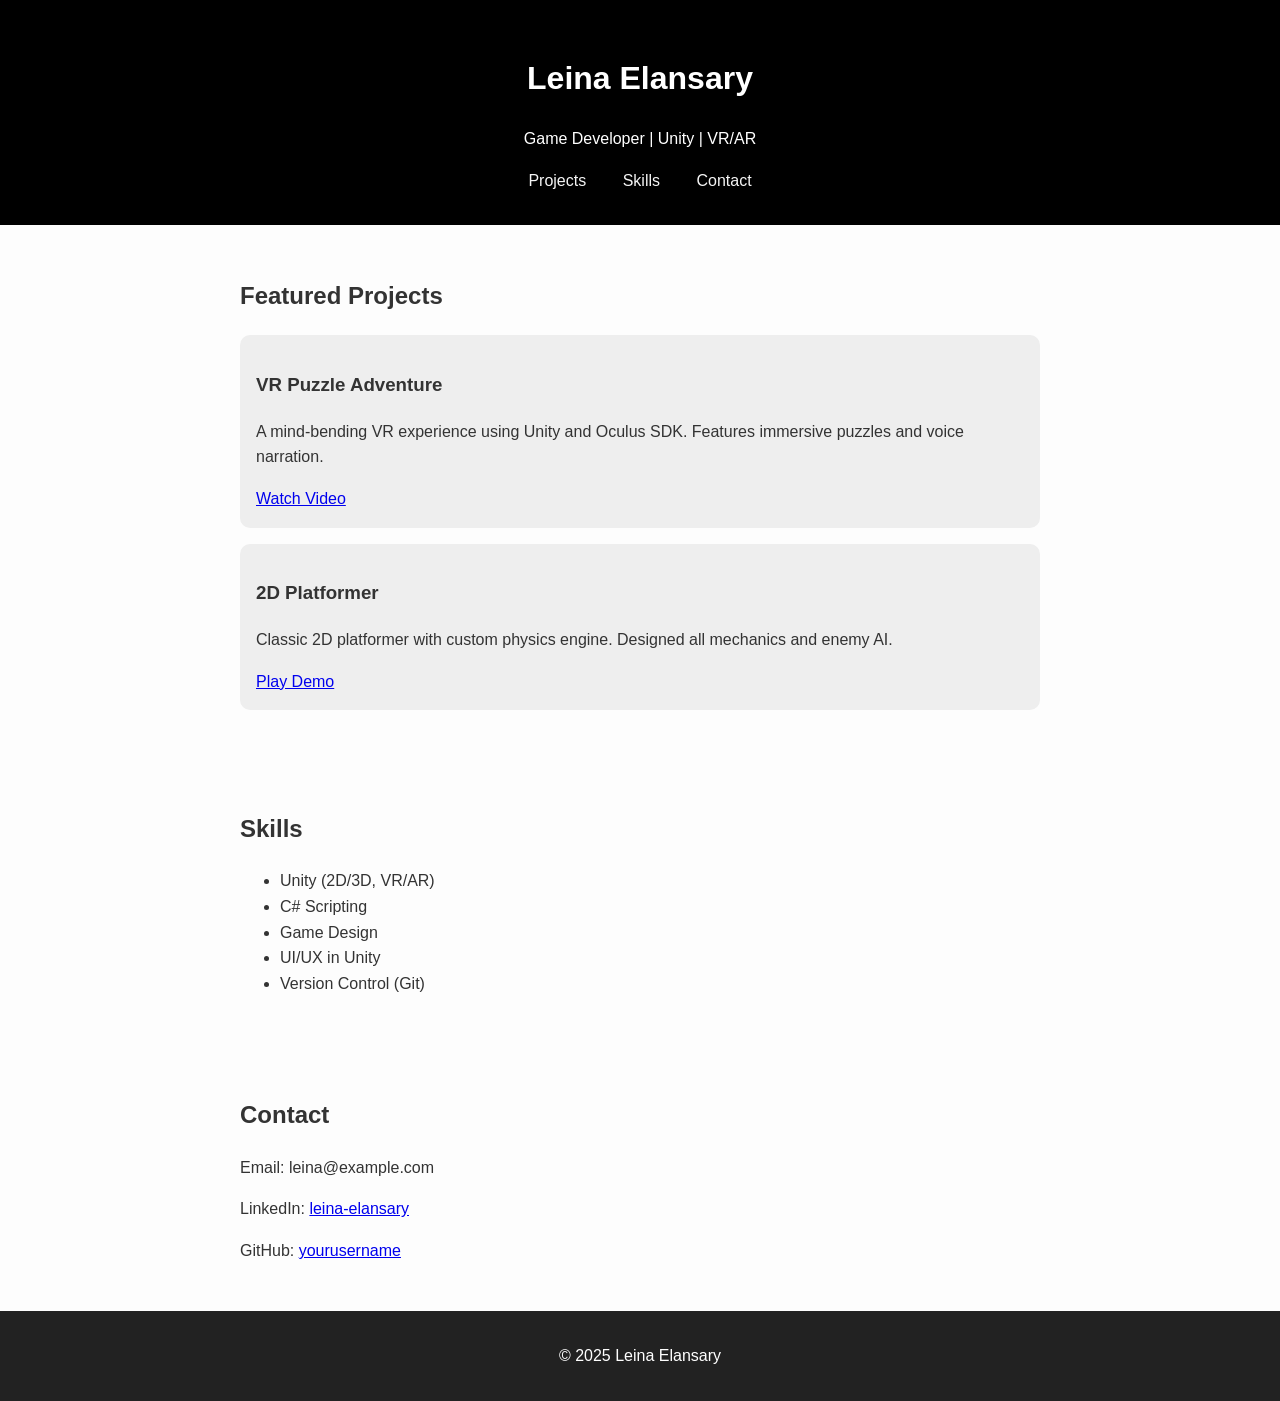
==== index.html @ 2c07a99c "Adding the base of  static portfolio TO START BUILDING on it Adding the base of  static portfolio" ====
﻿<!DOCTYPE html>
<html lang="en">
<head>
    <meta charset="UTF-8" />
    <meta name="viewport" content="width=device-width, initial-scale=1.0" />
    <title>Leina Elansary | Game Developer</title>
    <link rel="stylesheet" href="style.css" />
</head>
<body>
    <header>
        <h1>Leina Elansary</h1>
        <p>Game Developer | Unity | VR/AR</p>
        <nav>
            <a href="#projects">Projects</a>
            <a href="#skills">Skills</a>
            <a href="#contact">Contact</a>
        </nav>
    </header>

    <section id="projects">
        <h2>Featured Projects</h2>

        <div class="project">
            <h3>VR Puzzle Adventure</h3>
            <p>A mind-bending VR experience using Unity and Oculus SDK. Features immersive puzzles and voice narration.</p>
            <a href="#">Watch Video</a>
        </div>

        <div class="project">
            <h3>2D Platformer</h3>
            <p>Classic 2D platformer with custom physics engine. Designed all mechanics and enemy AI.</p>
            <a href="#">Play Demo</a>
        </div>
    </section>

    <section id="skills">
        <h2>Skills</h2>
        <ul>
            <li>Unity (2D/3D, VR/AR)</li>
            <li>C# Scripting</li>
            <li>Game Design</li>
            <li>UI/UX in Unity</li>
            <li>Version Control (Git)</li>
        </ul>
    </section>

    <section id="contact">
        <h2>Contact</h2>
        <p>Email: leina@example.com</p>
        <p>LinkedIn: <a href="https://www.linkedin.com/in/leina-elansary/">leina-elansary</a></p>
        <p>GitHub: <a href="https://github.com/yourusername">yourusername</a></p>
    </section>

    <footer>
        <p>© 2025 Leina Elansary</p>
    </footer>
</body>
</html>
---- style.css ----
﻿body {
    font-family: sans-serif;
    margin: 0;
    padding: 0;
    line-height: 1.6;
    background: #fdfdfd;
    color: #333;
}

header {
    background: #000;
    color: white;
    padding: 2rem 1rem;
    text-align: center;
}

    header nav a {
        margin: 0 1rem;
        color: #f5f5f5;
        text-decoration: none;
    }

section {
    padding: 2rem;
    max-width: 800px;
    margin: auto;
}

.project {
    background: #eee;
    padding: 1rem;
    margin-bottom: 1rem;
    border-radius: 10px;
}

footer {
    text-align: center;
    padding: 1rem;
    background: #222;
    color: white;
}
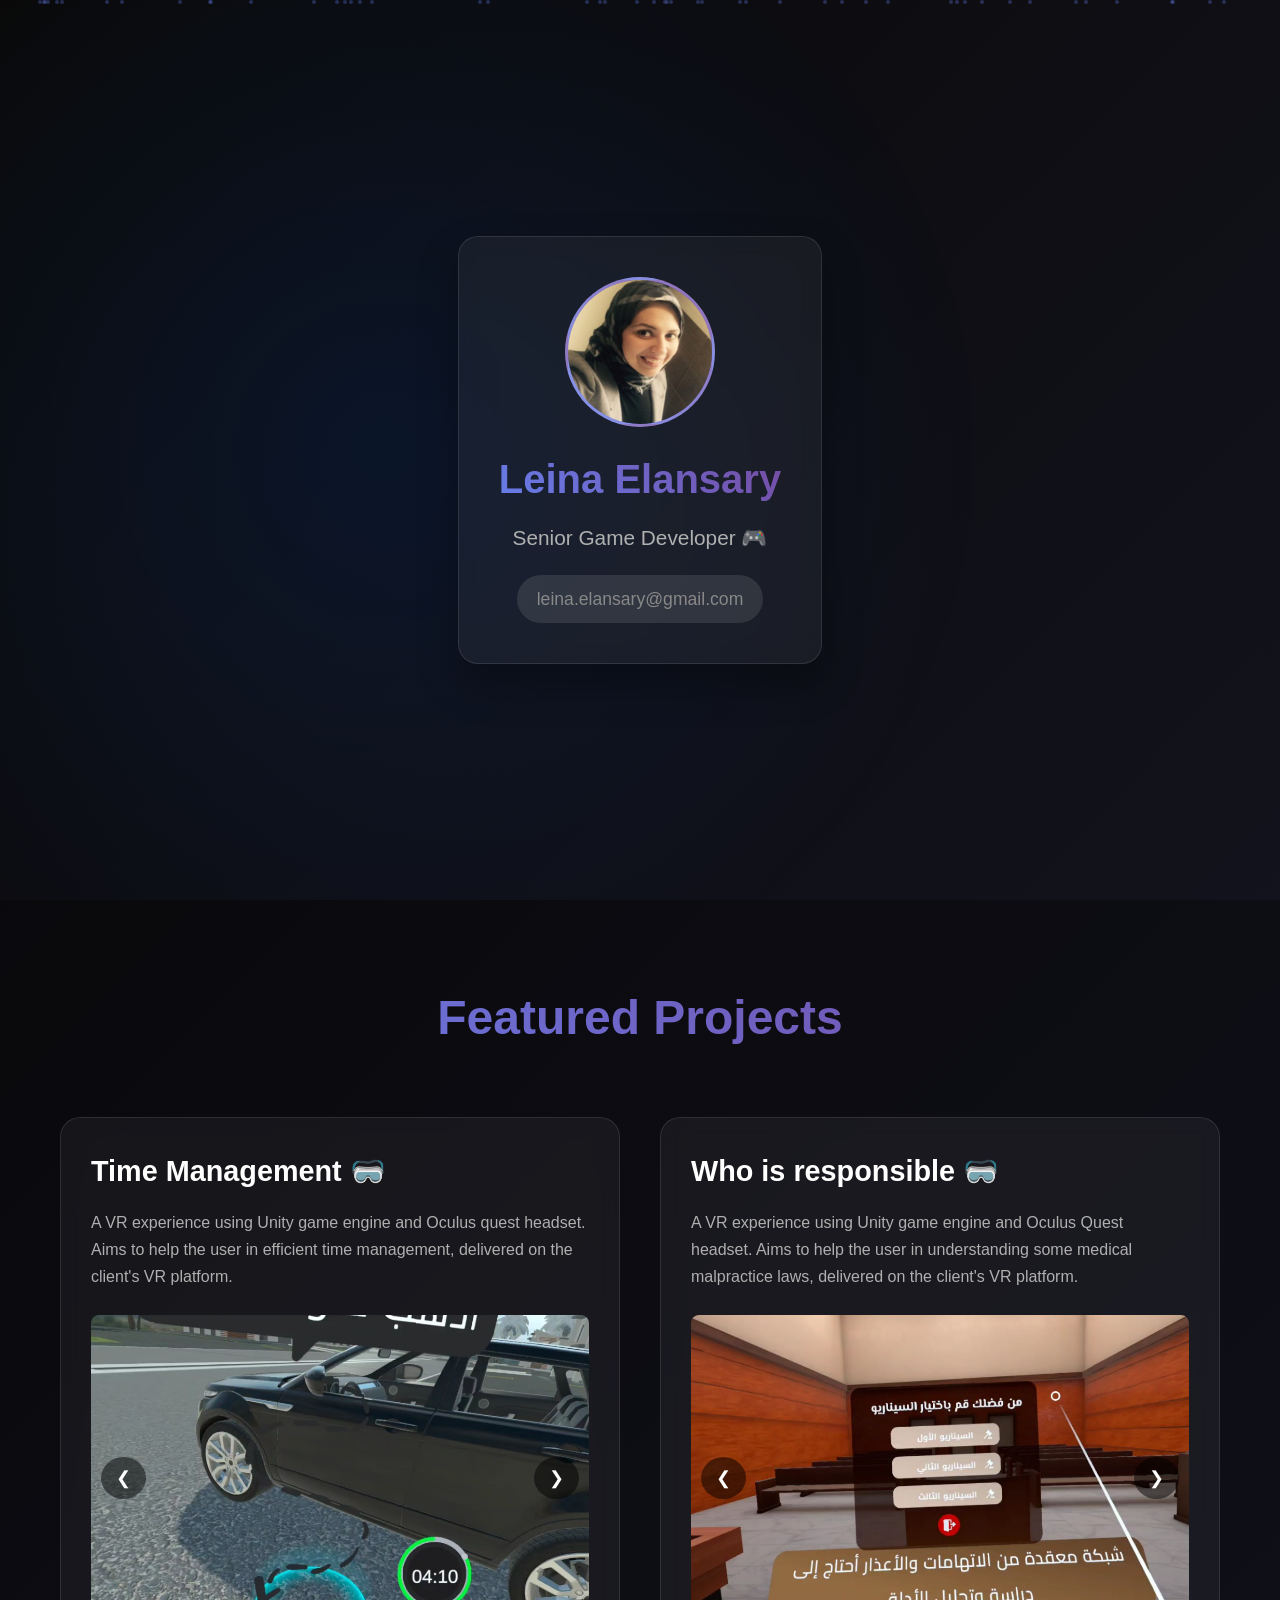
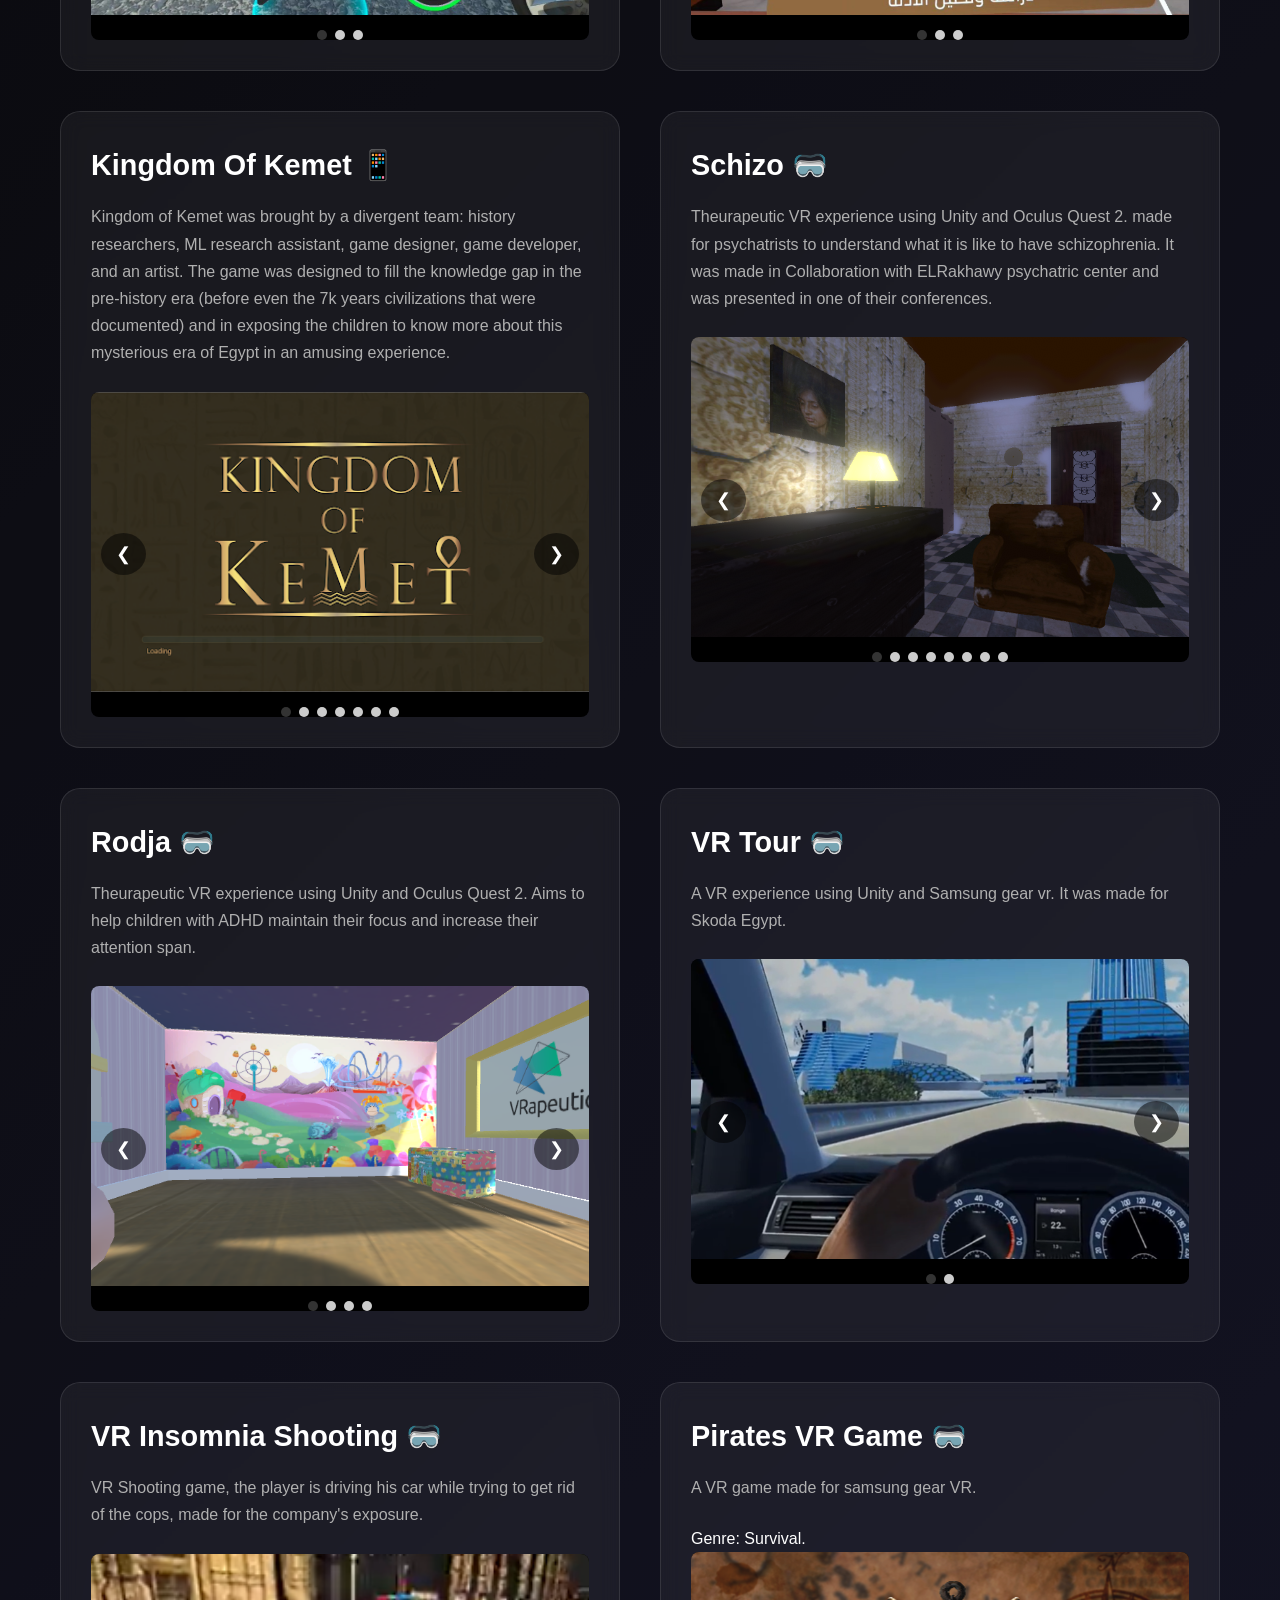
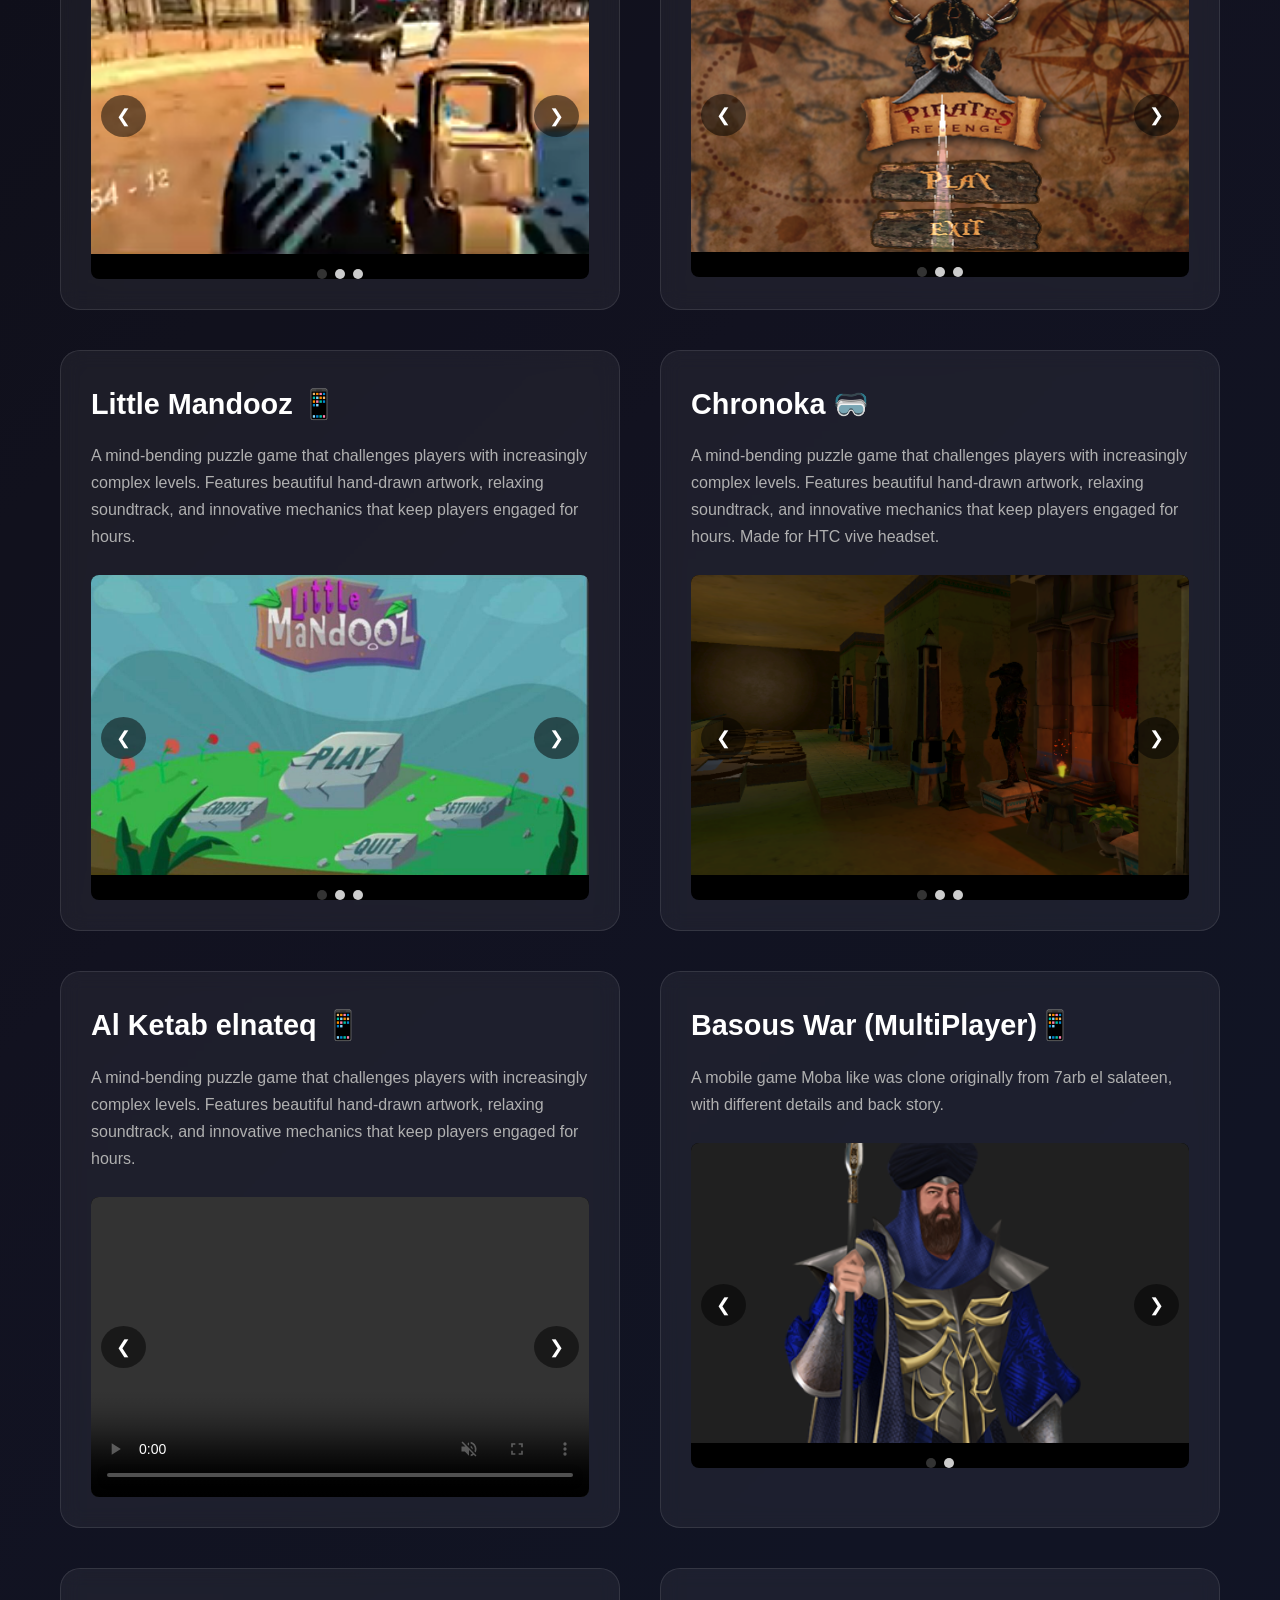
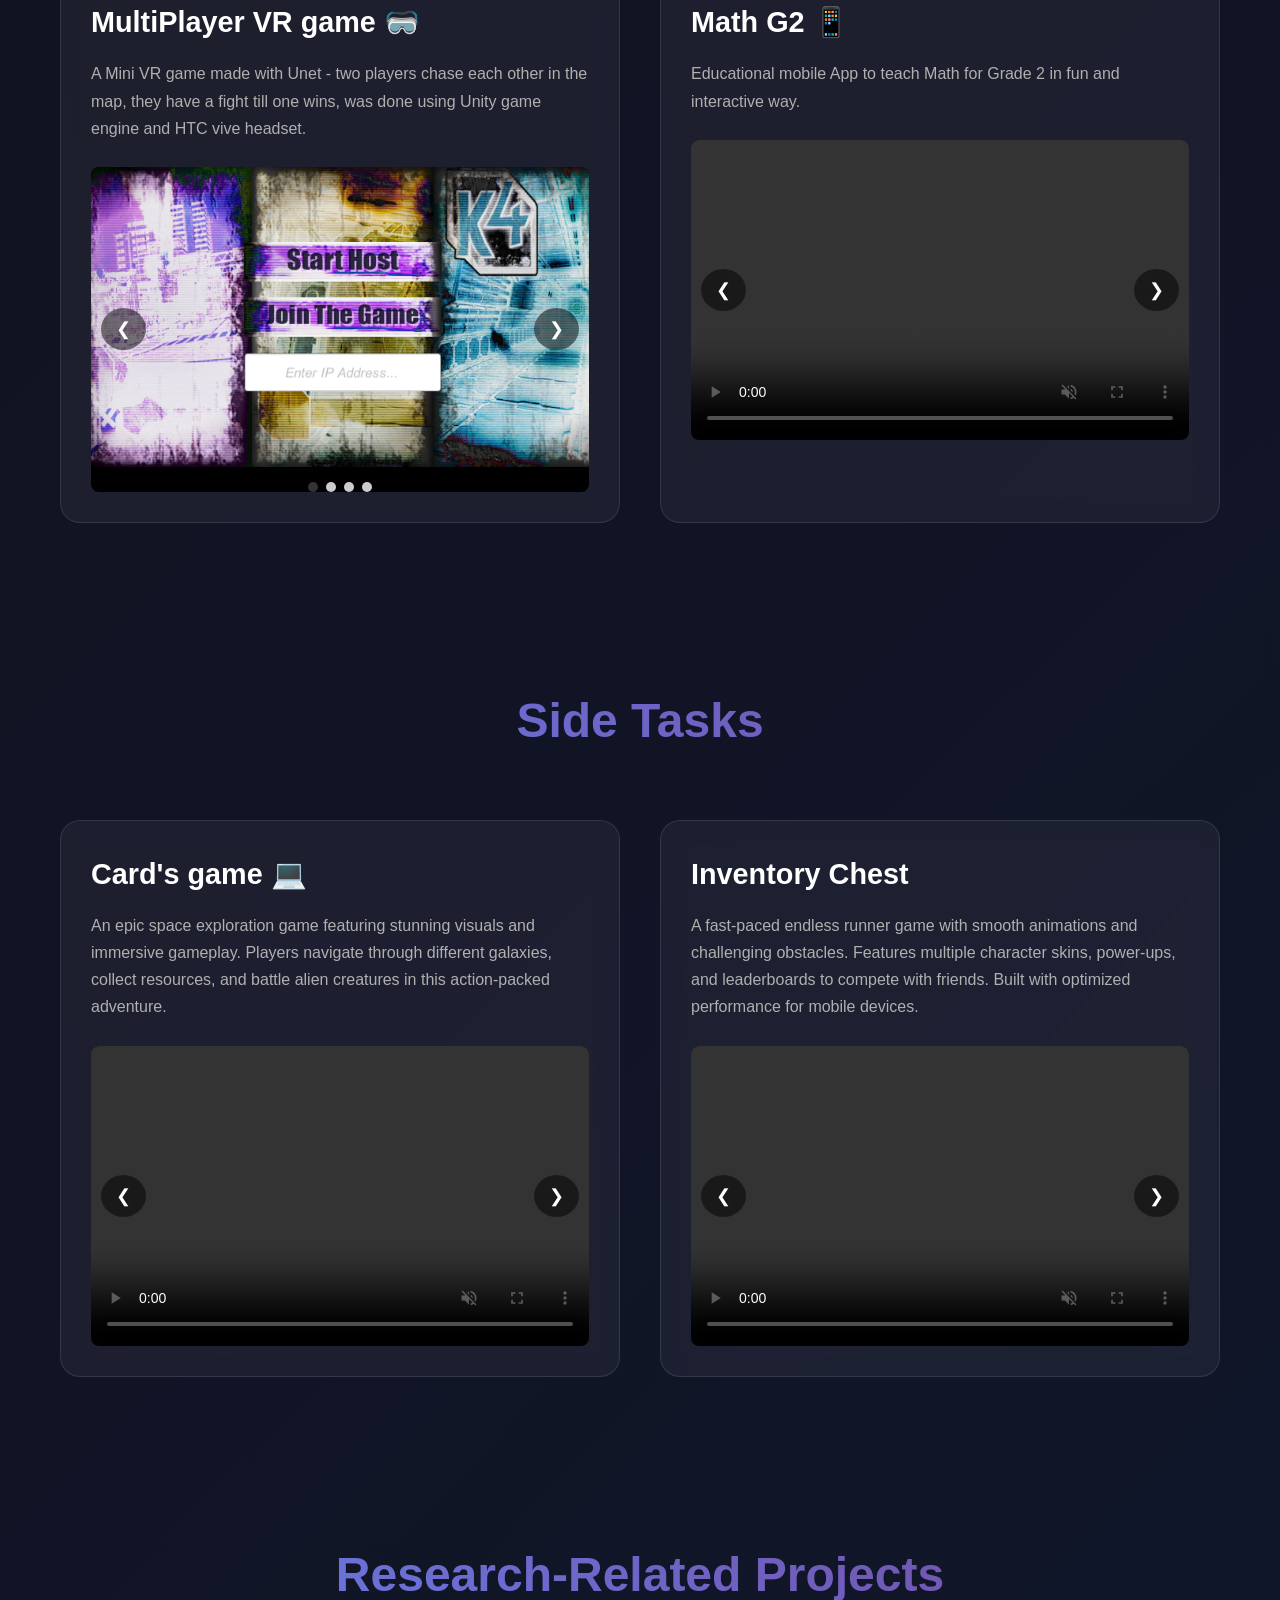
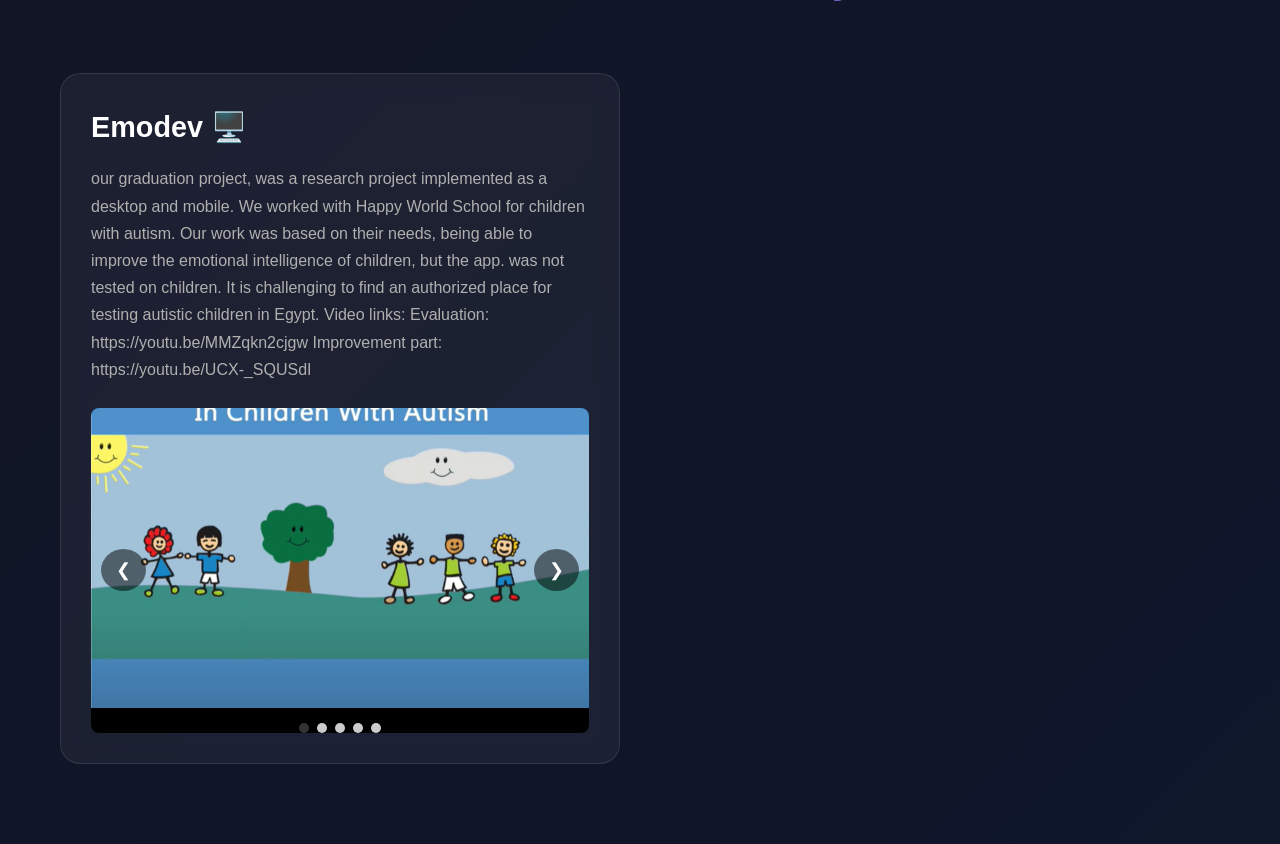
==== commit 993b95e1: "replacing the old index file with the new one and deleting the old css file" ====
--- a/index.html
+++ b/index.html
@@ -1,58 +1,1020 @@
-﻿<!DOCTYPE html>
+<!DOCTYPE html>
 <html lang="en">
 <head>
-    <meta charset="UTF-8" />
-    <meta name="viewport" content="width=device-width, initial-scale=1.0" />
-    <title>Leina Elansary | Game Developer</title>
-    <link rel="stylesheet" href="style.css" />
+    <meta charset="UTF-8">
+    <meta name="viewport" content="width=device-width, initial-scale=1.0">
+    <title>Leina Elansary - Game Developer</title>
+    <style>
+        * {
+            margin: 0;
+            padding: 0;
+            box-sizing: border-box;
+        }
+
+        body {
+            font-family: 'Arial', sans-serif;
+            background: linear-gradient(135deg, #0a0a0a 0%, #1a1a2e 50%, #16213e 100%);
+            color: #ffffff;
+            line-height: 1.6;
+            overflow-x: hidden;
+        }
+
+        .container {
+            max-width: 1200px;
+            margin: 0 auto;
+            padding: 0 20px;
+        }
+        /* Header Section */
+        .header {
+            min-height: 100vh;
+            display: flex;
+            align-items: center;
+            justify-content: center;
+            position: relative;
+            overflow: hidden;
+            transition: background-color 0.5s ease;
+            
+        }
+
+        .header::before {
+            content: '';
+            position: absolute;
+            top: 0;
+            left: 0;
+            right: 0;
+            bottom: 0;
+            background: radial-gradient(circle at 30% 50%, rgba(0, 100, 255, 0.1) 0%, transparent 60%);
+            z-index: 1;
+        }
+
+        .profile-card {
+            background: rgba(255, 255, 255, 0.05);
+            backdrop-filter: blur(10px);
+            border: 1px solid rgba(255, 255, 255, 0.1);
+            border-radius: 20px;
+            padding: 40px;
+            text-align: center;
+            max-width: 500px;
+            position: relative;
+            z-index: 2;
+            box-shadow: 0 20px 40px rgba(0, 0, 0, 0.3);
+        }
+
+        .profile-img {
+            width: 150px;
+            height: 150px;
+            border-radius: 50%;
+            margin: 0 auto 20px;
+            background: linear-gradient(45deg, #667eea 0%, #764ba2 100%);
+            display: flex;
+            align-items: center;
+            justify-content: center;
+            font-size: 60px;
+            color: white;
+            border: 3px solid rgba(255, 255, 255, 0.2);
+        }
+
+        .profile-name {
+            font-size: 2.5rem;
+            font-weight: bold;
+            margin-bottom: 10px;
+            background: linear-gradient(45deg, #667eea, #764ba2);
+            -webkit-background-clip: text;
+            -webkit-text-fill-color: transparent;
+            background-clip: text;
+        }
+
+        .profile-title {
+            font-size: 1.3rem;
+            color: #b0b0b0;
+            margin-bottom: 20px;
+        }
+
+        .profile-email {
+            font-size: 1.1rem;
+            color: #888;
+            text-decoration: none;
+            padding: 10px 20px;
+            background: rgba(255, 255, 255, 0.1);
+            border-radius: 25px;
+            display: inline-block;
+            transition: all 0.3s ease;
+        }
+
+        .profile-email:hover {
+            background: rgba(255, 255, 255, 0.2);
+            transform: translateY(-2px);
+        }
+
+        /* Projects Section */
+        .projects {
+            padding: 80px 0;
+            background: rgba(0, 0, 0, 0.3);
+        }
+
+        .section-title {
+            text-align: center;
+            font-size: 3rem;
+            margin-bottom: 60px;
+            background: linear-gradient(45deg, #667eea, #764ba2);
+            -webkit-background-clip: text;
+            -webkit-text-fill-color: transparent;
+            background-clip: text;
+        }
+
+        .projects-grid {
+            display: grid;
+            grid-template-columns: repeat(auto-fit, minmax(400px, 1fr));
+            gap: 40px;
+            margin-top: 40px;
+        }
+
+        .project-card {
+            background: rgba(255, 255, 255, 0.05);
+            backdrop-filter: blur(10px);
+            border: 1px solid rgba(255, 255, 255, 0.1);
+            border-radius: 20px;
+            padding: 30px;
+            position: relative;
+            overflow: hidden;
+            transition: transform 0.3s ease, box-shadow 0.3s ease;
+        }
+
+        .project-card:hover {
+            transform: translateY(-10px);
+            box-shadow: 0 30px 60px rgba(0, 0, 0, 0.4);
+        }
+
+        .project-title {
+            font-size: 1.8rem;
+            font-weight: bold;
+            margin-bottom: 15px;
+            color: #ffffff;
+        }
+
+        .project-description {
+            color: #b0b0b0;
+            margin-bottom: 25px;
+            line-height: 1.7;
+        }
+
+        .video-container {
+            position: relative;
+            height: 250px;
+            border-radius: 15px;
+            overflow: hidden;
+            background: #000;
+            margin-bottom: 20px;
+        }
+
+        .video-slider {
+            display: flex;
+            transition: transform 0.5s ease;
+            height: 100%;
+        }
+
+        .video-slide {
+            min-width: 100%;
+            height: 100%;
+            position: relative;
+        }
+
+        .video-placeholder {
+            width: 100%;
+            height: 100%;
+            background: linear-gradient(45deg, #1a1a2e, #16213e);
+            display: flex;
+            align-items: center;
+            justify-content: center;
+            color: #666;
+            font-size: 1.2rem;
+            position: relative;
+        }
+
+        .video-placeholder::after {
+            content: '▶';
+            position: absolute;
+            font-size: 3rem;
+            color: rgba(255, 255, 255, 0.7);
+        }
+
+        .video-controls {
+            display: flex;
+            justify-content: center;
+            gap: 10px;
+            margin-top: 15px;
+        }
+
+        .video-nav {
+            width: 12px;
+            height: 12px;
+            border-radius: 50%;
+            background: rgba(255, 255, 255, 0.3);
+            cursor: pointer;
+            transition: all 0.3s ease;
+        }
+
+        .video-nav.active {
+            background: #667eea;
+            transform: scale(1.2);
+        }
+
+        .prev-btn, .next-btn {
+            position: absolute;
+            top: 50%;
+            transform: translateY(-50%);
+            background: rgba(0, 0, 0, 0.5);
+            color: white;
+            border: none;
+            width: 40px;
+            height: 40px;
+            border-radius: 50%;
+            cursor: pointer;
+            font-size: 18px;
+            transition: all 0.3s ease;
+            z-index: 10;
+        }
+
+        .prev-btn {
+            left: 10px;
+        }
+
+        .next-btn {
+            right: 10px;
+        }
+
+        .prev-btn:hover, .next-btn:hover {
+            background: rgba(0, 0, 0, 0.7);
+            transform: translateY(-50%) scale(1.1);
+        }
+
+        /* Responsive Design */
+        @media (max-width: 768px) {
+            .profile-card {
+                padding: 30px 20px;
+                margin: 20px;
+            }
+
+            .profile-name {
+                font-size: 2rem;
+            }
+
+            .section-title {
+                font-size: 2.5rem;
+            }
+
+            .projects-grid {
+                grid-template-columns: 1fr;
+                gap: 30px;
+            }
+
+            .project-card {
+                padding: 25px;
+            }
+
+            .video-container {
+                height: 200px;
+            }
+        }
+
+        @media (max-width: 480px) {
+            .profile-img {
+                width: 120px;
+                height: 120px;
+                font-size: 50px;
+                /* Consistent mask for circular effect */
+                mask-image: radial-gradient(circle at center, black 50%, transparent 50%);
+                -webkit-mask-image: radial-gradient(circle at center, black 50%, transparent 50%);
+            }
+
+            .profile-name {
+                font-size: 1.8rem;
+            }
+
+            .profile-title {
+                font-size: 1.1rem;
+            }
+
+            .section-title {
+                font-size: 2rem;
+            }
+
+            .project-title {
+                font-size: 1.5rem;
+            }
+
+            .video-container {
+                height: 180px;
+            }
+        }
+
+        /* Smooth scrolling */
+        html {
+            scroll-behavior: smooth;
+        }
+
+        /* Floating particles animation */
+        .particles {
+            position: fixed;
+            top: 0;
+            left: 0;
+            width: 100%;
+            height: 100%;
+            pointer-events: none;
+            z-index: 0;
+        }
+
+        .particle {
+            position: absolute;
+            width: 4px;
+            height: 4px;
+            background: rgba(102, 126, 234, 0.3);
+            border-radius: 50%;
+            animation: float 8s infinite linear;
+        }
+
+        @keyframes float {
+            0% {
+                transform: translateY(100vh) rotate(0deg);
+                opacity: 0;
+            }
+            10% {
+                opacity: 1;
+            }
+            90% {
+                opacity: 1;
+            }
+            100% {
+                transform: translateY(-100vh) rotate(360deg);
+                opacity: 0;
+            }
+        }
+        /** carsoul*/
+        .custom-carousel {
+            position: relative;
+            width: 100%;
+            max-width: 640px;
+            margin: 0 auto;
+            overflow: hidden;
+            border-radius: 8px;
+            background: #000;
+        }
+
+        .carousel-track {
+            display: flex;
+            transition: transform 0.3s ease;
+        }
+
+            .carousel-track img,
+            .carousel-track video {
+                width: 100%;
+                height: 300px;
+                object-fit: cover;
+                flex-shrink: 0;
+            }
+
+        .carousel-btn {
+            position: absolute;
+            top: 50%;
+            transform: translateY(-50%);
+            background: rgba(0, 0, 0, 0.5);
+            color: white;
+            border: none;
+            font-size: 18px;
+            padding: 10px 15px;
+            cursor: pointer;
+            border-radius: 50%;
+            z-index: 10;
+            transition: background 0.3s ease;
+        }
+
+            .carousel-btn:hover {
+                background: rgba(0, 0, 0, 0.8);
+            }
+
+            .carousel-btn.prev {
+                left: 10px;
+            }
+
+            .carousel-btn.next {
+                right: 10px;
+            }
+
+        .carousel-dots {
+            display: flex;
+            justify-content: center;
+            gap: 8px;
+            margin-top: 15px;
+        }
+
+        .dot {
+            width: 10px;
+            height: 10px;
+            border-radius: 50%;
+            background: #ccc;
+            cursor: pointer;
+            transition: background 0.3s ease;
+        }
+
+            .dot.active {
+                background: #333;
+            }
+    </style>
 </head>
 <body>
-    <header>
-        <h1>Leina Elansary</h1>
-        <p>Game Developer | Unity | VR/AR</p>
-        <nav>
-            <a href="#projects">Projects</a>
-            <a href="#skills">Skills</a>
-            <a href="#contact">Contact</a>
-        </nav>
+    <div class="particles" id="particles"></div>
+
+    <!-- Header Section -->
+    <header class="header">
+        <div class="container">
+            <div class="profile-card">
+                <div>
+                    <img src="assets/leina.png" class="profile-img" />
+                </div>
+                <h1 class="profile-name">Leina Elansary</h1>
+                <p class="profile-title">Senior Game Developer 🎮</p>
+                <a href="mailto:leina.elansary@gmail.com" class="profile-email">leina.elansary@gmail.com</a>
+            </div>
+        </div>
     </header>
 
-    <section id="projects">
-        <h2>Featured Projects</h2>
-
-        <div class="project">
-            <h3>VR Puzzle Adventure</h3>
-            <p>A mind-bending VR experience using Unity and Oculus SDK. Features immersive puzzles and voice narration.</p>
-            <a href="#">Watch Video</a>
-        </div>
-
-        <div class="project">
-            <h3>2D Platformer</h3>
-            <p>Classic 2D platformer with custom physics engine. Designed all mechanics and enemy AI.</p>
-            <a href="#">Play Demo</a>
+    <!-- Projects Section -->
+    <section class="projects">
+        <div class="container">
+            <h2 class="section-title">Featured Projects</h2>
+            <div class="projects-grid">
+
+                <!-- Project 1 -->
+                <div class="project-card">
+                    <h3 class="project-title">Time Management 🥽</h3>
+                    <p class="project-description">
+                        A VR experience using Unity game engine and Oculus quest headset.
+                        Aims to help the user in efficient time management,
+                        delivered on the client's VR platform.
+                    </p>
+                    <div class="custom-carousel">
+                        <div class="carousel-track">
+                            <img src="assets/TM0.jpg" alt="Time Management Screenshot 1" />
+                            <img src="assets/TM2.png" alt="Time Management Screenshot 2" />
+                            <video controls muted loop>
+                                <source src="assets/TM-speeded.mp4" type="video/mp4" />
+                                Your browser does not support the video tag.
+                                You can watch it through this link:
+                                <a href="assets/TM-speeded.mp4">Watch Video</a>
+                            </video>
+                        </div>
+                        <button class="carousel-btn prev">&#10094;</button>
+                        <button class="carousel-btn next">&#10095;</button>
+                        <div class="carousel-dots"></div>
+                    </div>
+                    
+                </div>
+
+                <!-- Project 2 -->
+                <div class="project-card">
+                    <h3 class="project-title">Who is responsible 🥽</h3>
+                    <p class="project-description">
+                        A VR experience using Unity game engine and Oculus Quest headset.
+                        Aims to help the user in understanding some medical malpractice laws,
+                        delivered on the client's VR platform.
+                    </p>
+                    <div class="custom-carousel">
+                        <div class="carousel-track">
+                            <img src="assets/WIR0.jpg" alt="Slide 4" />
+                            <img src="assets/WIR1.jpg" alt="Slide 5" />
+                            <video controls muted loop width="1420">
+                                <source src="assets/WIR-speeded.mp4" type="video/mp4" />
+                                Your browser does not support the video tag.
+                                You can watch it through this link:
+                                <a href="#">Watch Video</a>
+                            </video>
+                        </div>
+                        <button class="carousel-btn prev">&#10094;</button>
+                        <button class="carousel-btn next">&#10095;</button>
+                        <!-- Pagination Dots -->
+                        <div class="carousel-dots"></div>
+                    </div>
+                </div>
+                <!-- Project 3 -->
+                <div class="project-card">
+                    <h3 class="project-title">Kingdom Of Kemet 📱</h3>
+                    <p class="project-description">
+                        Kingdom of Kemet was brought by a divergent team: history researchers, ML research assistant,
+                        game designer, game developer, and an artist.
+                        The game was designed to fill the knowledge gap in the pre-history era
+                        (before even the 7k years civilizations that were documented)
+                        and in exposing the children to know more about this mysterious era
+                        of Egypt in an amusing experience.
+                    </p>
+                    <div class="custom-carousel">
+                        <div class="carousel-track">
+                            <img src="assets/KOK0.png" alt="Slide 6" />
+                            <img src="assets/KOK0.5.png" alt="Slide 7" />
+                            <img src="assets/KOK1.png" alt="Slide 7" />
+                            <img src="assets/KOK2.png" alt="Slide 8" />
+                            <img src="assets/KOK3.png" alt="Slide 8" />
+                            <img src="assets/KOK4.png" alt="Slide 8" />
+                            <video controls muted loop width="640">
+                                <source src="assets/KOK-speeded.mp4" type="video/mp4" />
+                                Your browser does not support the video tag.
+                                You can watch it through this link:
+                                <a href="#">Watch Video</a>
+                            </video>
+
+                        </div>
+                        <button class="carousel-btn prev">&#10094;</button>
+                        <button class="carousel-btn next">&#10095;</button>
+                        <!-- Pagination Dots -->
+                        <div class="carousel-dots"></div>
+                    </div>
+                </div>
+                <!-- Project 4 -->
+                <div class="project-card">
+                    <h3 class="project-title">Schizo 🥽</h3>
+                    <p class="project-description">
+                        Theurapeutic VR experience using Unity and Oculus Quest 2.
+                        made for psychatrists to understand what it is like to have schizophrenia.
+                        It was made in Collaboration with ELRakhawy psychatric center and was presented
+                        in one of their conferences.
+                    </p>
+                    <div class="custom-carousel">
+                        <div class="carousel-track">
+                            <img src="assets/schizo1.png" alt="Slide 12" />
+                            <img src="assets/schizo1.1.png" alt="Slide 12" />
+                            <img src="assets/schizo2.1.png" alt="Slide 13" />
+                            <img src="assets/schizo2.2.png" alt="Slide 13" />
+                            <img src="assets/tutorial.png" alt="Slide 14" />
+                            <video controls muted loop width="640">
+                                <source src="assets/Schizo-Story.mp4" type="video/mp4" />
+                                Your browser does not support the video tag.
+                                You can watch it through this link:
+                                <a href="#">Watch Video</a>
+                            </video>
+                            <video controls muted loop width="640">
+                                <source src="assets/UI-Schizo.mp4" type="video/mp4" />
+                                Your browser does not support the video tag.
+                                You can watch it through this link:
+                                <a href="#">Watch Video</a>
+                            </video>
+                            <video controls muted loop width="640">
+                                <source src="assets/schizo720.mp4" type="video/mp4" />
+                                Your browser does not support the video tag.
+                                You can watch it through this link:
+                                <a href="#">Watch Video</a>
+                            </video>
+                        </div>
+                        <button class="carousel-btn prev">&#10094;</button>
+                        <button class="carousel-btn next">&#10095;</button>
+                        <!-- Pagination Dots -->
+                        <div class="carousel-dots"></div>
+                    </div>
+
+                </div>
+
+                <!-- Project 5 -->
+                <div class="project-card">
+                    <h3 class="project-title">Rodja 🥽</h3>
+                    <p class="project-description">
+                        Theurapeutic VR experience using Unity and Oculus Quest 2.
+                        Aims to help children with ADHD maintain their focus 
+                        and increase their attention span.
+                    </p>
+                    <div class="custom-carousel">
+                        <div class="carousel-track">
+                            <img src="assets/lobbyrodja.png" alt="Slide 15" />
+                            <img src="assets/rodja1.png" alt="Slide 15" />
+                            <img src="assets/rodja2.png" alt="Slide 16" />
+                            <video controls muted loop width="640">
+                                <source src="assets/RodjaUI.mp4" type="video/mp4" />
+                                Your browser does not support the video tag.
+                                You can watch it through this link:
+                                <a href="#">Watch Video</a>
+                            </video>
+                            <!--  <img src="assets/Thumbnail.gif" alt="Slide 17" />-->
+                        </div>
+                        <button class="carousel-btn prev">&#10094;</button>
+                        <button class="carousel-btn next">&#10095;</button>
+                        <!-- Pagination Dots -->
+                        <div class="carousel-dots"></div>
+                    </div>
+                </div>
+
+                <!-- Project  6-->
+                <div class="project-card">
+                    <h3 class="project-title">VR Tour 🥽</h3>
+                    <p class="project-description">
+                        A VR experience using Unity and Samsung gear vr. It was made for Skoda Egypt.
+                    </p>
+                    <div class="custom-carousel">
+                        <div class="carousel-track">
+                            <img src="assets/VRTour.png" alt="Slide 18" />
+                            <video controls muted loop width="640">
+                                <source src="assets/tour-experienced-1.5x.mp4" type="video/mp4" />
+                                Your browser does not support the video tag.
+                                You can watch it through this link:
+                                <a href="#">Watch Video</a>
+                            </video>
+                        </div>
+                        <button class="carousel-btn prev">&#10094;</button>
+                        <button class="carousel-btn next">&#10095;</button>
+                        <!-- Pagination Dots -->
+                        <div class="carousel-dots"></div>
+                    </div>
+                </div>
+
+                <!-- Project 7 -->
+                <div class="project-card">
+                    <h3 class="project-title">VR Insomnia Shooting 🥽</h3>
+                    <p class="project-description">
+                        VR Shooting game, the player is driving his car while trying to get rid of the cops,
+                        made for the company's exposure.
+                    </p>
+                    <div class="custom-carousel">
+                        <div class="carousel-track">
+                            <img src="assets/shooting1.png" alt="Slide 19" />
+                            <video controls muted loop width="640">
+                                <source src="assets/Insomnia-shooting-1.5x.mp4" type="video/mp4" />
+                                Your browser does not support the video tag.
+                                You can watch it through this link:
+                                <a href="#">Watch Video</a>
+                            </video>
+                            <video controls muted loop width="640">
+                                <source src="assets/insomnia-Shooting.mp4" type="video/mp4" />
+                                Your browser does not support the video tag.
+                                You can watch it through this link:
+                                <a href="#">Watch Video</a>
+                            </video>
+                        </div>
+                        <button class="carousel-btn prev">&#10094;</button>
+                        <button class="carousel-btn next">&#10095;</button>
+                        <!-- Pagination Dots -->
+                        <div class="carousel-dots"></div>
+                    </div>
+                </div>
+
+                <!-- Project 8 -->
+                <div class="project-card">
+                    <h3 class="project-title">Pirates VR Game 🥽</h3>
+                    <p class="project-description">
+                        A VR game made for samsung gear VR.
+                    </p>
+                    <p>
+                        Genre: Survival.
+                    </p>
+                    <div class="custom-carousel">
+                        <div class="carousel-track">
+                            <img src="assets/pirates1.png" alt="Slide 9" />
+                            <img src="assets/pirates3.png" alt="Slide 10" />
+                            <img src="assets/pirates5.png" alt="Slide 11" />
+                        </div>
+                        <button class="carousel-btn prev">&#10094;</button>
+                        <button class="carousel-btn next">&#10095;</button>
+                        <!-- Pagination Dots -->
+                        <div class="carousel-dots"></div>
+                    </div>
+
+                </div>
+
+                <!-- Project 9 -->
+                <div class="project-card">
+                    <h3 class="project-title">Little Mandooz 📱</h3>
+                    <p class="project-description">
+                        A mind-bending puzzle game that challenges players with increasingly complex levels.
+                        Features beautiful hand-drawn artwork, relaxing soundtrack, and innovative mechanics
+                        that keep players engaged for hours.
+                    </p>
+                    <div class="custom-carousel">
+                        <div class="carousel-track">
+                            <img src="assets/mandooz1.png" alt="Slide 20" />
+                            <img src="assets/mandooz2.png" alt="Slide 21" />
+                            <img src="assets/mandooz3.png" alt="Slide 22" />
+                        </div>
+                        <button class="carousel-btn prev">&#10094;</button>
+                        <button class="carousel-btn next">&#10095;</button>
+                        <!-- Pagination Dots -->
+                        <div class="carousel-dots"></div>
+                    </div>
+                </div>
+                <!-- Project 9 -->
+                <div class="project-card">
+                    <h3 class="project-title">Chronoka 🥽</h3>
+                    <p class="project-description">
+                        A mind-bending puzzle game that challenges players with increasingly complex levels.
+                        Features beautiful hand-drawn artwork, relaxing soundtrack, and innovative mechanics
+                        that keep players engaged for hours. Made for HTC vive headset.
+                    </p>
+                    <div class="custom-carousel">
+                        <div class="carousel-track">
+                            <img src="assets/chronoka1.png" alt="Slide 23" />
+                            <img src="assets/chronoka2.png" alt="Slide 24" />
+                            <video controls muted loop width="640">
+                                <source src="assets/chronoka-1.5x.mp4" type="video/mp4" />
+                                Your browser does not support the video tag.
+                                You can watch it through this link:
+                                <a href="#">Watch Video</a>
+                            </video>
+
+                        </div>
+                        <button class="carousel-btn prev">&#10094;</button>
+                        <button class="carousel-btn next">&#10095;</button>
+                        <!-- Pagination Dots -->
+                        <div class="carousel-dots"></div>
+                    </div>
+                </div>
+                <!-- Project 10 -->
+                <div class="project-card">
+                    <h3 class="project-title">Al Ketab elnateq 📱</h3>
+                    <p class="project-description">
+                        A mind-bending puzzle game that challenges players with increasingly complex levels.
+                        Features beautiful hand-drawn artwork, relaxing soundtrack, and innovative mechanics
+                        that keep players engaged for hours.
+                    </p>
+                    <div class="custom-carousel">
+                        <div class="carousel-track">
+                            <video controls muted loop width="640">
+                                <source src="assets/AlketabElnateq-speeded.mp4" type="video/mp4" />
+                                Your browser does not support the video tag.
+                                You can watch it through this link:
+                                <a href="#">Watch Video</a>
+                            </video>
+                        </div>
+                        <button class="carousel-btn prev">&#10094;</button>
+                        <button class="carousel-btn next">&#10095;</button>
+                        <!-- Pagination Dots
+                        <div class="carousel-dots"></div> -->
+
+                    </div>
+
+                </div>
+                <!-- Project 11 -->
+                <div class="project-card">
+                    <h3 class="project-title">Basous War (MultiPlayer)📱</h3>
+                    <p class="project-description">
+                        A mobile game Moba like was clone originally from 7arb el salateen,
+                        with different details and back story.
+                    </p>
+                    <div class="custom-carousel">
+                        <div class="carousel-track">
+                            <img src="assets/basous1.png" />
+                            <video controls muted loop width="640">
+                                <source src="assets/BasousWar.mp4" type="video/mp4" />
+                                Your browser does not support the video tag.
+                                You can watch it through this link:
+                                <a href="#">Watch Video</a>
+                            </video>
+                        </div>
+                        <button class="carousel-btn prev">&#10094;</button>
+                        <button class="carousel-btn next">&#10095;</button>
+                        <!-- Pagination Dots-->
+                        <div class="carousel-dots"></div>
+
+                    </div>
+                </div>
+
+                <!-- Project 12 -->
+                <div class="project-card">
+                    <h3 class="project-title">MultiPlayer VR game 🥽</h3>
+                    <p class="project-description"> 
+                        A Mini VR game made with Unet - two players chase each other in the map,
+                        they have a fight till one wins, was done using Unity game engine and HTC vive headset.
+                    </p>
+                    <div class="custom-carousel">
+                        <div class="carousel-track">
+                            <img src="assets/multi1.png" alt="Slide 26" />
+                            <img src="assets/multi-2.png" alt="Slide 26" />
+                            <img src="assets/multi-3.png" alt="Slide 26" />
+                            <img src="assets/multi-4.png" alt="Slide 26" />
+                        </div>
+                        <button class="carousel-btn prev">&#10094;</button>
+                        <button class="carousel-btn next">&#10095;</button>
+                        <!-- Pagination Dots -->
+                        <div class="carousel-dots"></div>
+                    </div>
+                </div>
+
+
+                <!-- Project 13 -->
+                <div class="project-card">
+                    <h3 class="project-title">Math G2 📱</h3>
+                    <p class="project-description">
+                        Educational mobile App to teach Math for Grade 2 in fun and interactive way.
+                    </p>
+                    <div class="custom-carousel">
+                        <div class="carousel-track">
+                            <video controls muted loop width="640">
+                                <source src="assets/Math-G2.mp4" type="video/mp4" />
+                                Your browser does not support the video tag.
+                                You can watch it through this link:
+                                <a href="#">Watch Video</a>
+                            </video>
+                        </div>
+                        <button class="carousel-btn prev">&#10094;</button>
+                        <button class="carousel-btn next">&#10095;</button>
+                        <!-- Pagination Dots
+                        <div class="carousel-dots"></div>-->
+                    </div>
+                </div>
+
+            </div>
         </div>
     </section>
 
-    <section id="skills">
-        <h2>Skills</h2>
-        <ul>
-            <li>Unity (2D/3D, VR/AR)</li>
-            <li>C# Scripting</li>
-            <li>Game Design</li>
-            <li>UI/UX in Unity</li>
-            <li>Version Control (Git)</li>
-        </ul>
+    <section class="projects">
+        <div class="container">
+            <h2 class="section-title">Side Tasks</h2>
+            <div class="projects-grid">
+
+                <!-- Project 1 -->
+                <div class="project-card">
+                    <h3 class="project-title">Card's game 💻</h3>
+                    <p class="project-description">
+                        An epic space exploration game featuring stunning visuals and immersive gameplay.
+                        Players navigate through different galaxies, collect resources, and battle alien creatures
+                        in this action-packed adventure.
+                    </p>
+                    <div class="custom-carousel">
+                        <div class="carousel-track">
+                            <video controls muted loop width="640">
+                                <source src="assets/lobahcardsgame.mp4" type="video/mp4" />
+                                Your browser does not support the video tag.
+                                You can watch it through this link:
+                                <a href="#">Watch Video</a>
+                            </video>
+                        </div>
+                        <button class="carousel-btn prev">&#10094;</button>
+                        <button class="carousel-btn next">&#10095;</button>
+                        <!-- Pagination Dots
+                        <div class="carousel-dots"></div>
+                        -->
+                    </div>
+                </div>
+
+                <!-- Project 2 -->
+                <div class="project-card">
+                    <h3 class="project-title">Inventory Chest</h3>
+                    <p class="project-description">
+                        A fast-paced endless runner game with smooth animations and challenging obstacles.
+                        Features multiple character skins, power-ups, and leaderboards to compete with friends.
+                        Built with optimized performance for mobile devices.
+                    </p>
+                    <div class="custom-carousel">
+                        <div class="carousel-track">
+                            <video controls muted loop width="640">
+                                <source src="assets/Inventory.mp4" type="video/mp4" />
+                                Your browser does not support the video tag.
+                                You can watch it through this link:
+                                <a href="#">Watch Video</a>
+                            </video>
+                        </div>
+                        <button class="carousel-btn prev">&#10094;</button>
+                        <button class="carousel-btn next">&#10095;</button>
+                        <!-- Pagination Dots
+                        <div class="carousel-dots"></div>
+                        -->
+                    </div>
+                </div>
+
+            </div>
+        </div>
     </section>
 
-    <section id="contact">
-        <h2>Contact</h2>
-        <p>Email: leina@example.com</p>
-        <p>LinkedIn: <a href="https://www.linkedin.com/in/leina-elansary/">leina-elansary</a></p>
-        <p>GitHub: <a href="https://github.com/yourusername">yourusername</a></p>
+    <section class="projects">
+        <div class="container">
+            <h2 class="section-title">Research-Related Projects</h2>
+            <div class="projects-grid">
+
+                <!-- Project 1 -->
+                <div class="project-card">
+                    <h3 class="project-title">Emodev 🖥️</h3>
+                    <p class="project-description">
+                        our graduation project, was a research project implemented as a desktop and mobile. We worked with Happy World School for children with autism. Our work was based on their needs, being able to improve the emotional intelligence of children, but the app. was not tested on children. It is challenging to find an authorized place for testing autistic children in Egypt.
+                        Video links:
+                        Evaluation: https://youtu.be/MMZqkn2cjgw
+                        Improvement part: https://youtu.be/UCX-_SQUSdI
+                    </p>
+                    <div class="custom-carousel">
+                        <div class="carousel-track">
+                            <img src="assets/autism0.png" />
+                            <img src="assets/autism0.5.png" />
+                            <img src="assets/autism1.png" />
+                            <img src="assets/autism2.png" />
+                            <img src="assets/autism3.png" />
+                        </div>
+                        <button class="carousel-btn prev">&#10094;</button>
+                        <button class="carousel-btn next">&#10095;</button>
+                        <!-- Pagination Dots -->
+                        <div class="carousel-dots"></div>
+
+                    </div>
+                </div>
+                <div></div>
+                </div>
+            </div>
     </section>
 
-    <footer>
-        <p>© 2025 Leina Elansary</p>
-    </footer>
+    <script>
+        // Particle animation
+        function createParticles() {
+            const particlesContainer = document.getElementById('particles');
+            const particleCount = 50;
+
+            for (let i = 0; i < particleCount; i++) {
+                const particle = document.createElement('div');
+                particle.className = 'particle';
+                particle.style.left = Math.random() * 100 + '%';
+                particle.style.animationDelay = Math.random() * 8 + 's';
+                particle.style.animationDuration = (Math.random() * 3 + 5) + 's';
+                particlesContainer.appendChild(particle);
+            }
+        }
+
+        // Function to create dots
+        function createDots(carousel) {
+            const dotsContainer = carousel.querySelector('.carousel-dots');
+            const slides = carousel.querySelector('.carousel-track').children;
+
+            if (!dotsContainer) {
+                console.error('Dots container not found in carousel:', carousel);
+                return;
+            }
+
+            // Create dots
+            for (let i = 0; i < slides.length; i++) {
+                const dot = document.createElement('div');
+                dot.classList.add('dot');
+                if (i === 0) dot.classList.add('active');
+                dotsContainer.appendChild(dot);
+            }
+        }
+
+        // Function to update dots
+        function updateDots(carousel) {
+            const dots = carousel.querySelectorAll('.dot');
+            const track = carousel.querySelector('.carousel-track');
+            const slides = track.children;
+            const currentIndex = getCurrentIndex(carousel);
+
+            dots.forEach((dot, index) => {
+                dot.classList.remove('active');
+                if (index === currentIndex) dot.classList.add('active');
+            });
+        }
+
+        // Function to get the current index of the carousel
+        function getCurrentIndex(carousel) {
+            const track = carousel.querySelector('.carousel-track');
+            const transform = track.style.transform;
+            if (!transform) return 0;
+            const currentSlide = Math.round(parseFloat(transform.replace('translateX(', '').replace('%)', '')) / -100);
+            return currentSlide;
+        }
+
+        // Function to update the carousel
+        function updateCarousel() {
+            // Currently, this function is empty. You can add logic here if needed.
+        }
+
+        // Initialize carousels
+        document.addEventListener('DOMContentLoaded', function () {
+            const carousels = document.querySelectorAll('.custom-carousel');
+
+            carousels.forEach((carousel) => {
+                const track = carousel.querySelector('.carousel-track');
+                const slides = track.children;
+                const nextButton = carousel.querySelector('.carousel-btn.next');
+                const prevButton = carousel.querySelector('.carousel-btn.prev');
+                const dotsContainer = carousel.querySelector('.carousel-dots');
+
+                // Skip if essential parts are missing
+                if (!track || slides.length === 0 || !nextButton || !prevButton || !dotsContainer) {
+                    console.warn('Skipping invalid carousel:', carousel);
+                    return;
+                }
+
+                createDots(carousel);
+
+                // Add event listeners to buttons
+                nextButton.addEventListener('click', () => {
+                    const currentIndex = getCurrentIndex(carousel);
+                    const nextIndex = (currentIndex + 1) % slides.length;
+                    track.style.transform = `translateX(-${nextIndex * 100}%)`;
+                    updateDots(carousel);
+                });
+
+                prevButton.addEventListener('click', () => {
+                    const currentIndex = getCurrentIndex(carousel);
+                    const prevIndex = (currentIndex - 1 + slides.length) % slides.length;
+                    track.style.transform = `translateX(-${prevIndex * 100}%)`;
+                    updateDots(carousel);
+                });
+            });
+
+            // Add event listener for window resize
+            window.addEventListener('resize', updateCarousel);
+
+            // Call other initialization functions here
+            createParticles();
+        });
+    </script>
 </body>
-</html>
+</html>
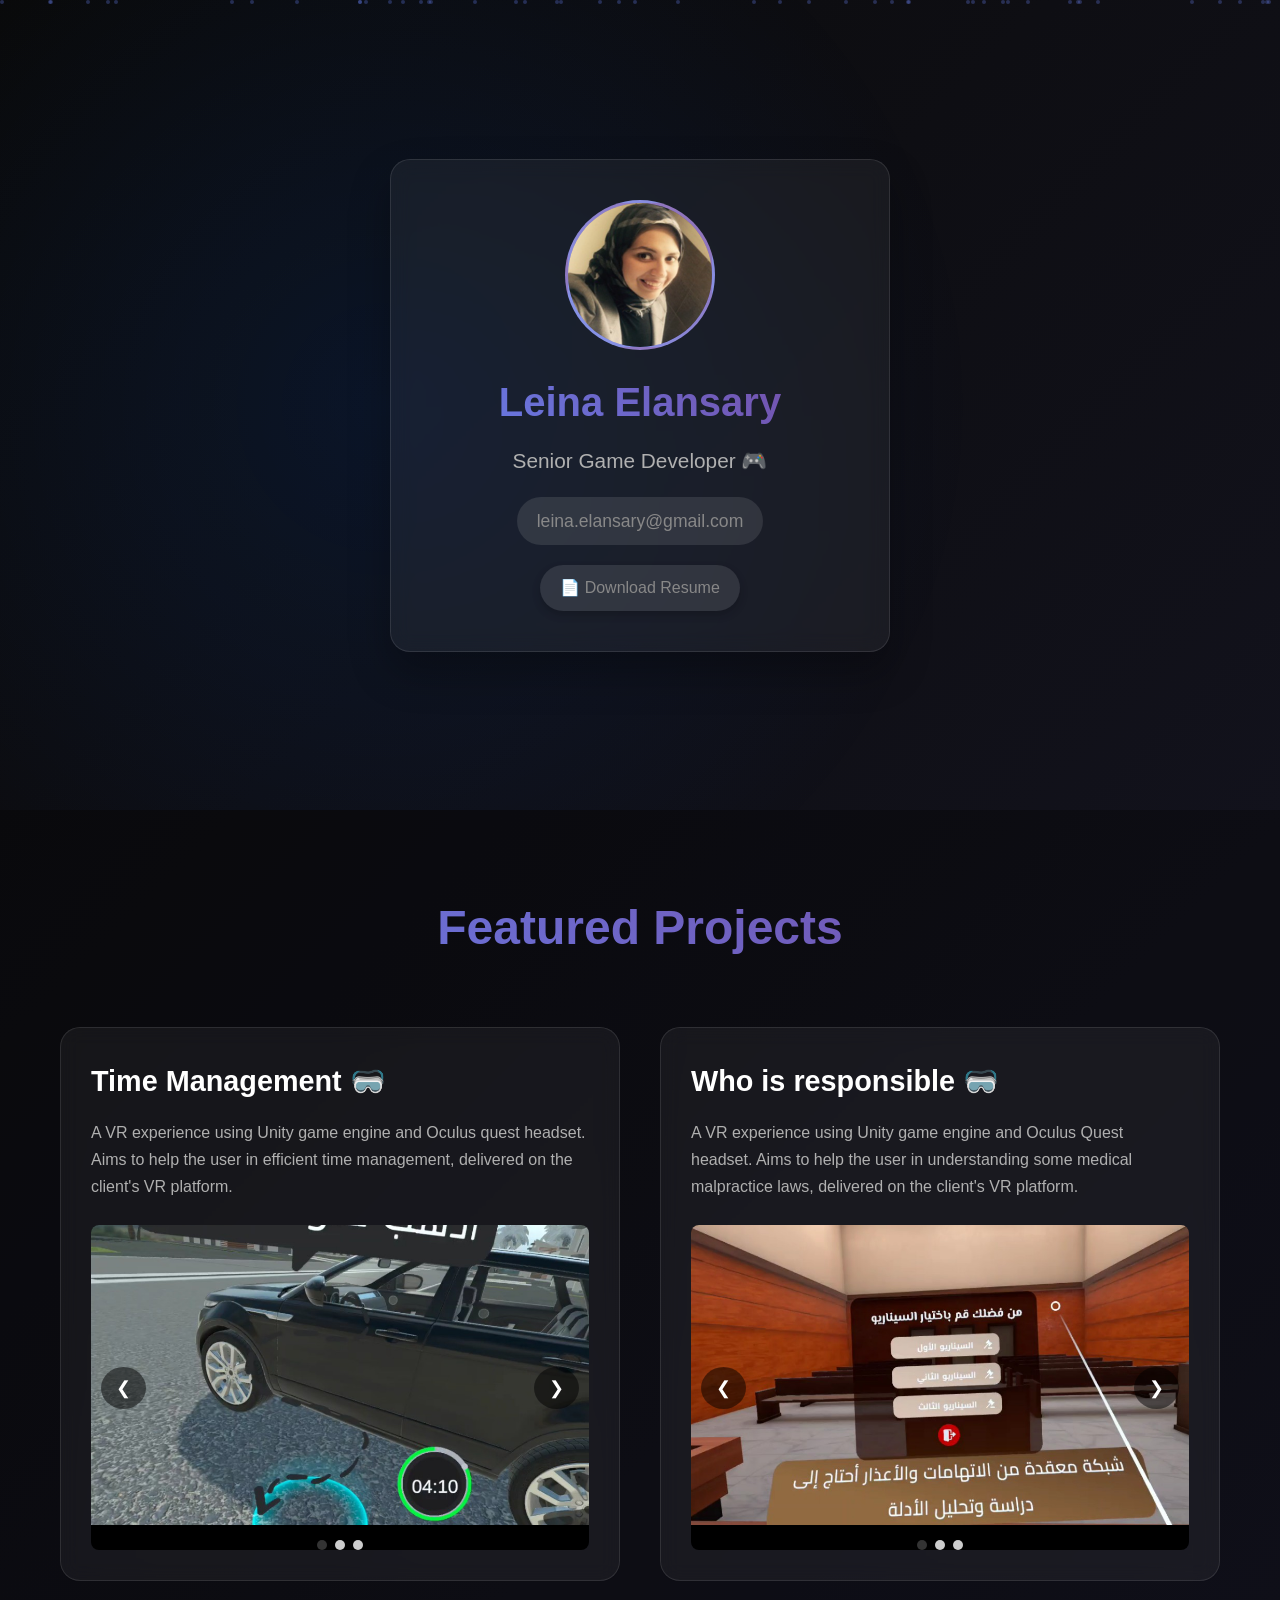
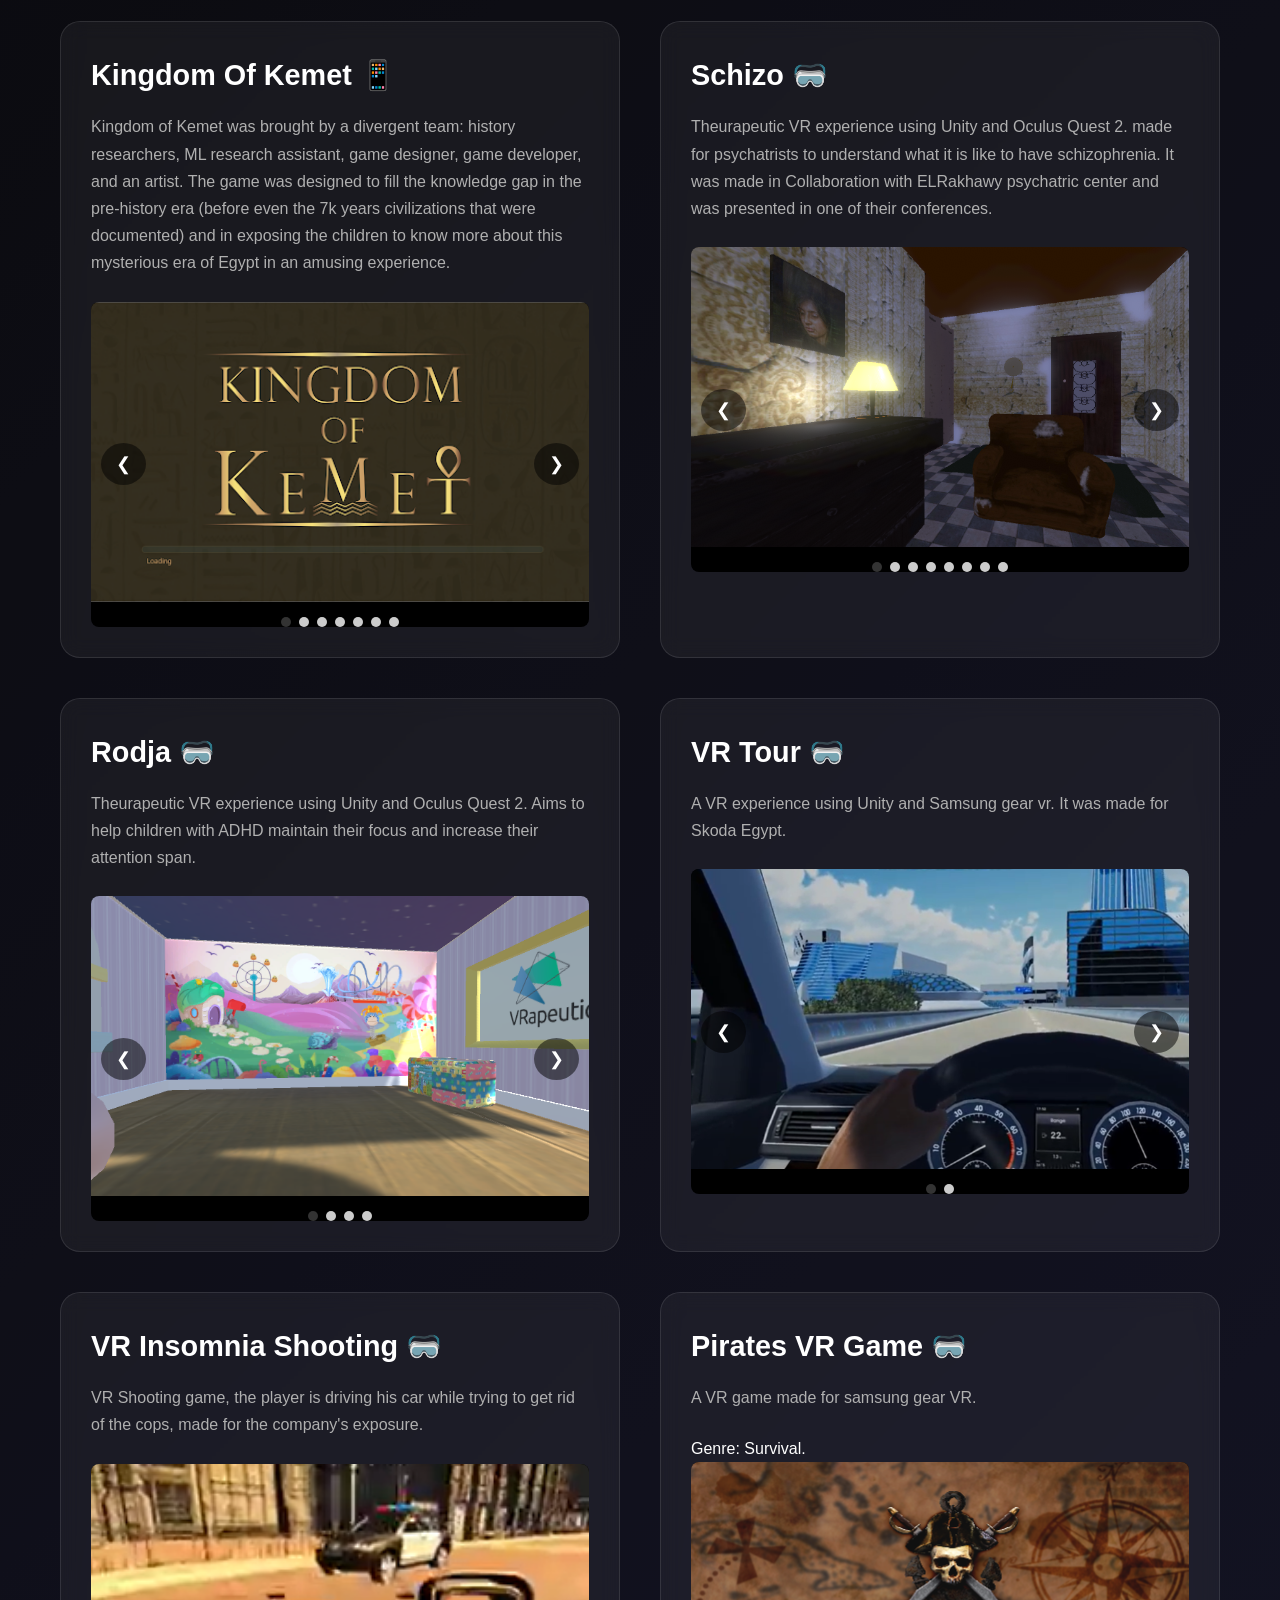
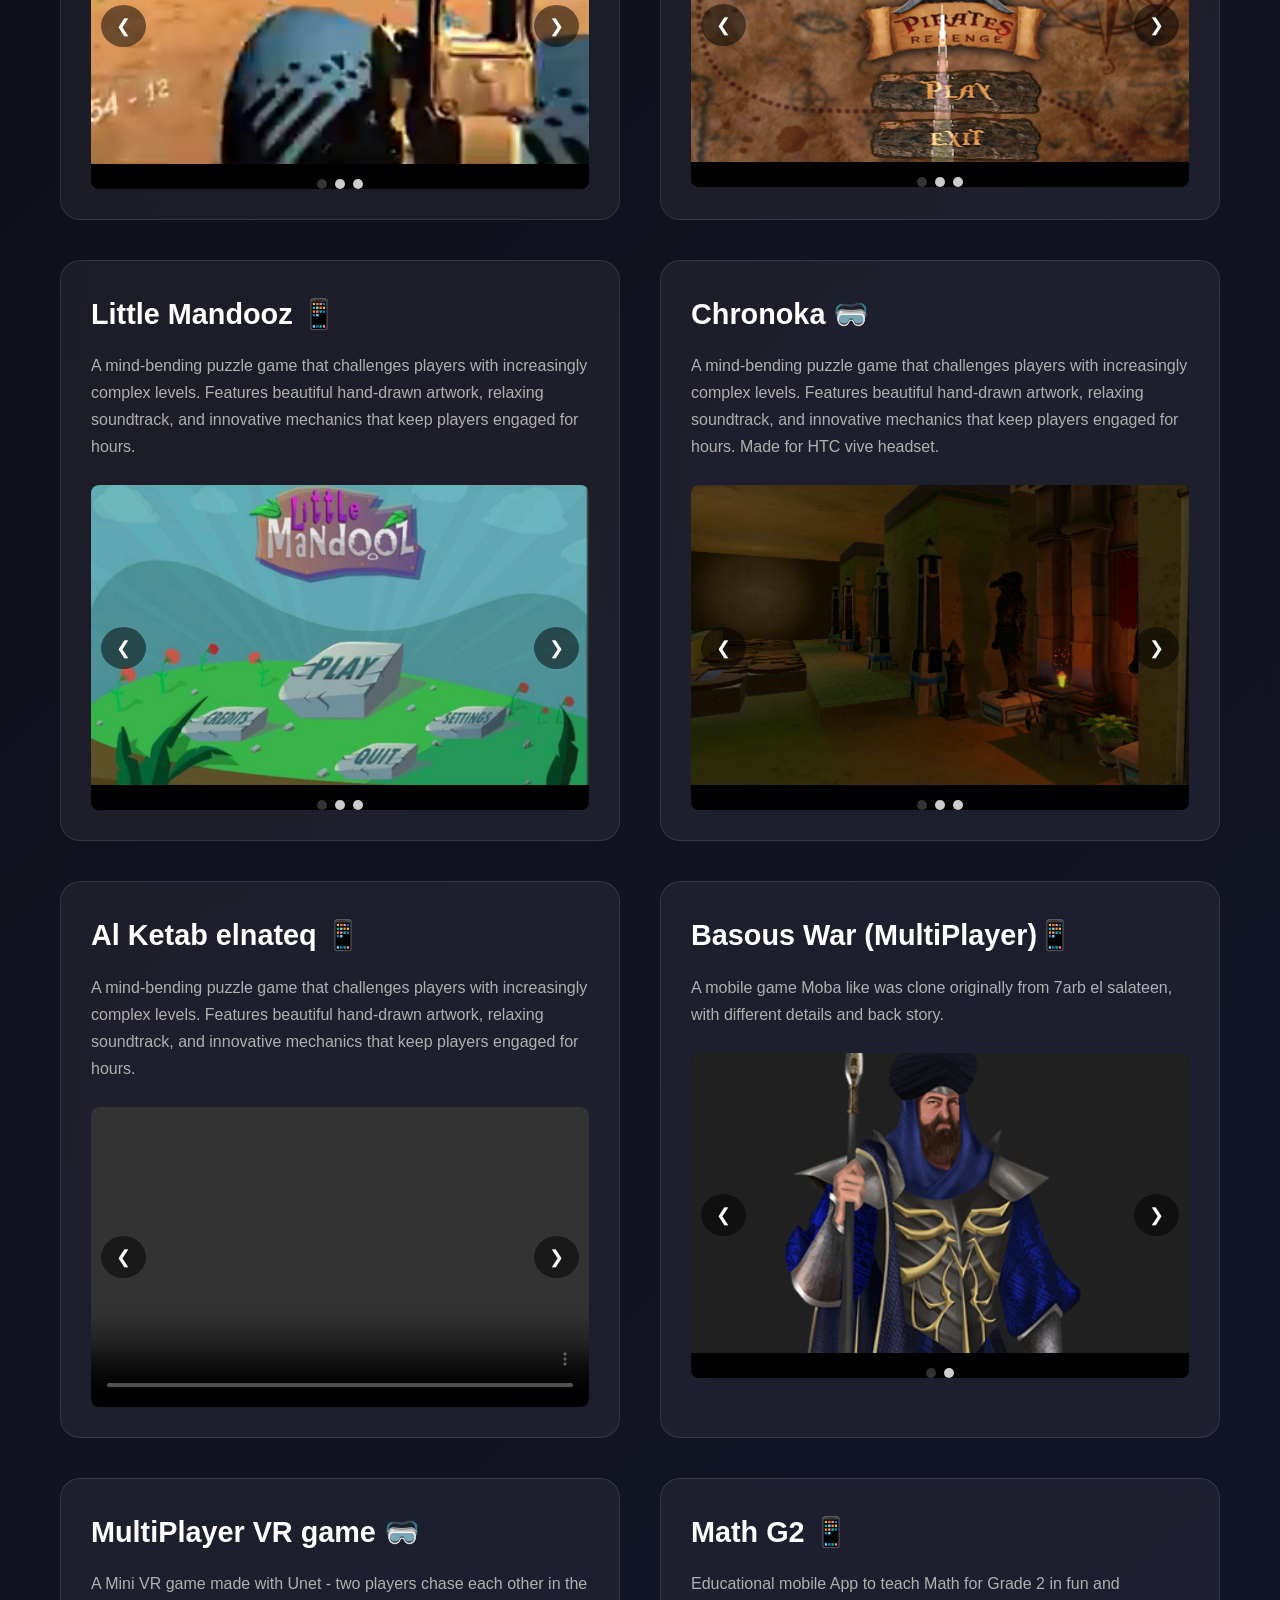
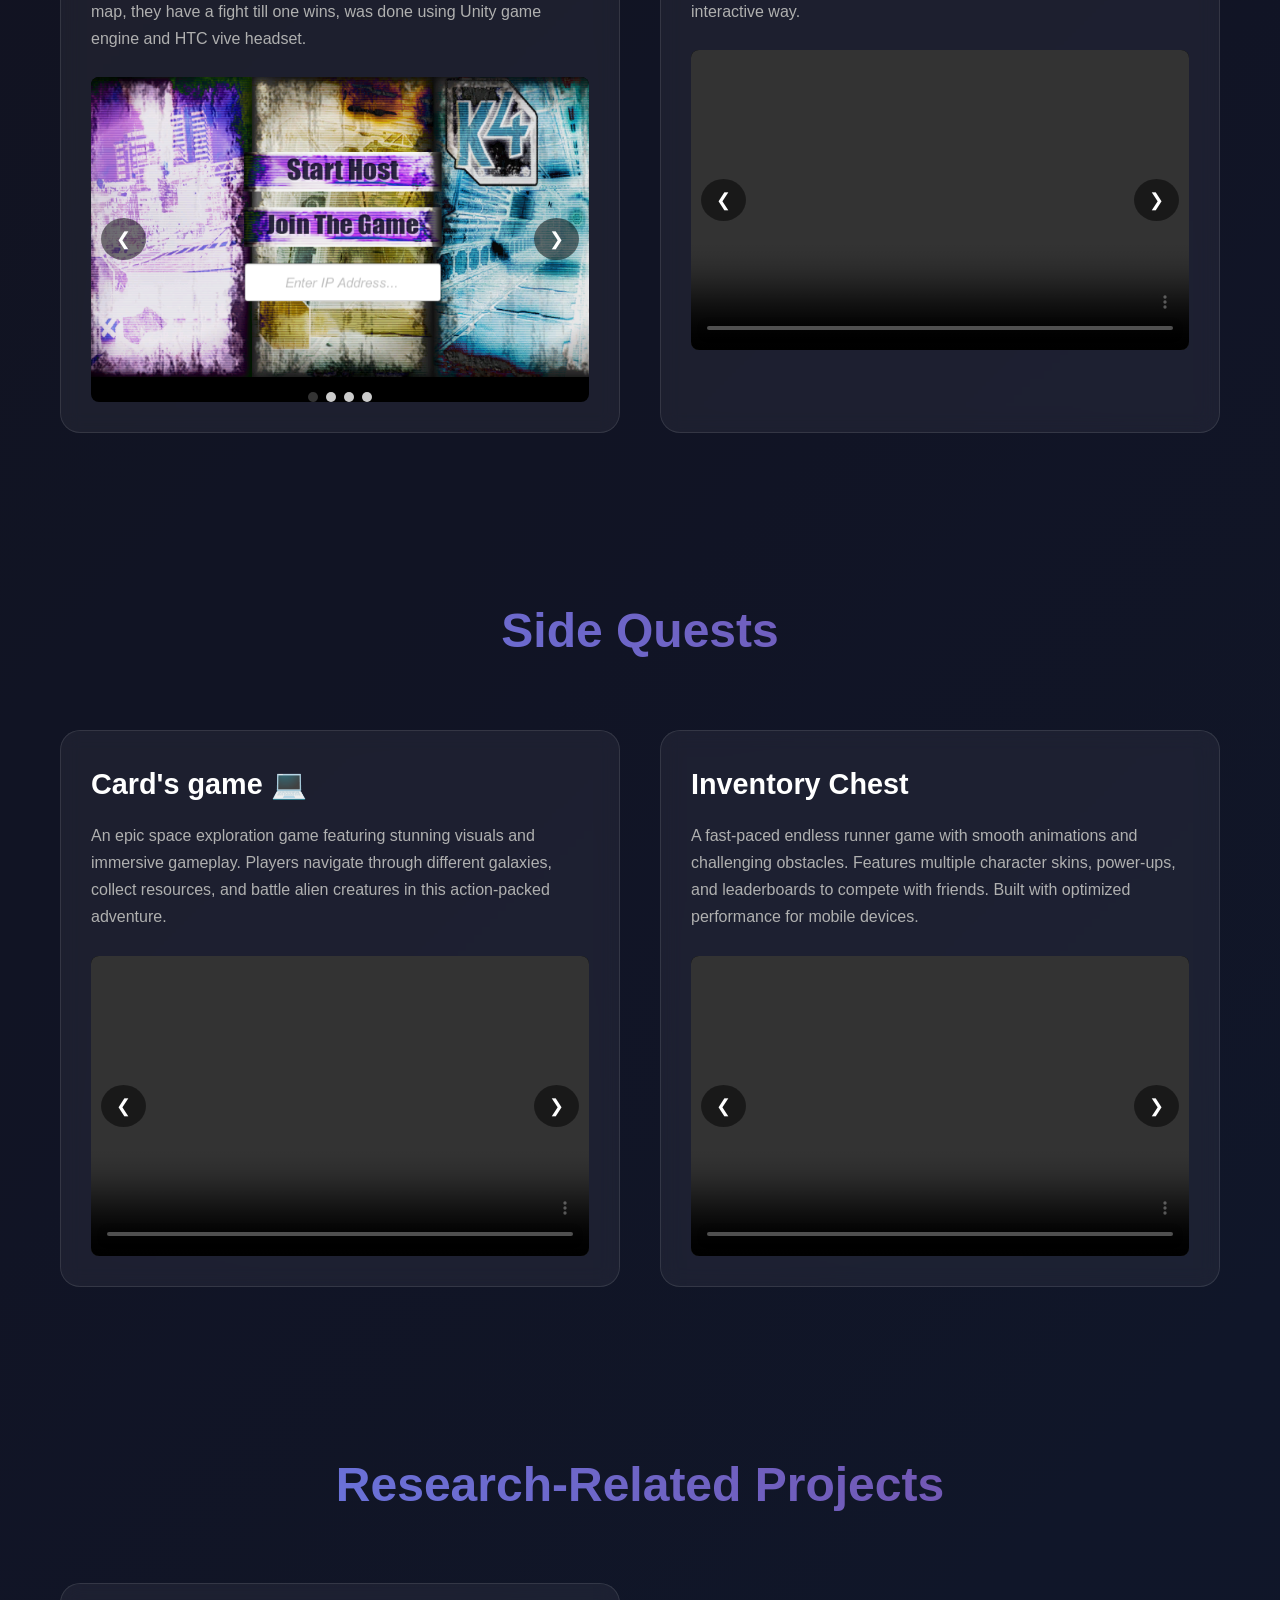
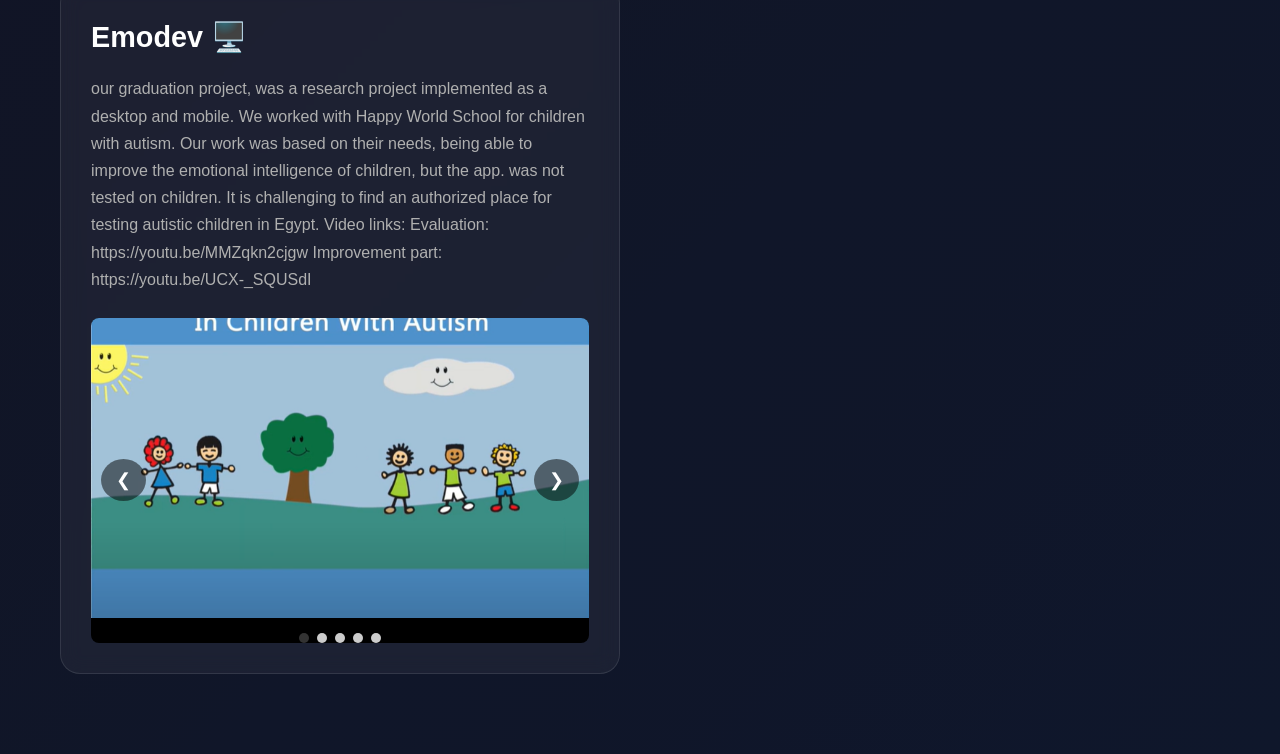
==== commit a08fa4b8: "updating the index file 1- updating the header size 2- adding download cv button 3-changing the text" ====
--- a/index.html
+++ b/index.html
@@ -15,7 +15,7 @@
             font-family: 'Arial', sans-serif;
             background: linear-gradient(135deg, #0a0a0a 0%, #1a1a2e 50%, #16213e 100%);
             color: #ffffff;
-            line-height: 1.6;
+            line-height: 1.6; /*1.6*/
             overflow-x: hidden;
         }
 
@@ -26,7 +26,7 @@
         }
         /* Header Section */
         .header {
-            min-height: 100vh;
+            min-height: 90vh;
             display: flex;
             align-items: center;
             justify-content: center;
@@ -106,9 +106,28 @@
             transform: translateY(-2px);
         }
 
+        .cv-download-btn {
+            font-size: 1rem;
+            color: #888;
+            text-decoration: none;
+            margin-top: 20px;
+            padding: 10px 20px;
+            background: rgba(255, 255, 255, 0.1);
+            border-radius: 25px;
+            display: inline-block;
+            box-shadow: 0 4px 8px rgba(0,0,0,0.2);
+            transition: background-color 0.3s, transform 0.3s;
+            z-index: 1000;
+        }
+
+        .cv-download-btn:hover {
+                background-color: #005fa3;
+                transform: scale(1.08);
+        }
+
         /* Projects Section */
         .projects {
-            padding: 80px 0;
+            padding: 80px 0; /*80px*/
             background: rgba(0, 0, 0, 0.3);
         }
 
@@ -434,9 +453,17 @@
                 <h1 class="profile-name">Leina Elansary</h1>
                 <p class="profile-title">Senior Game Developer 🎮</p>
                 <a href="mailto:leina.elansary@gmail.com" class="profile-email">leina.elansary@gmail.com</a>
+
+                <a href="assets/LeinaElansaryResume2025.docx" download class="cv-download-btn" title="Download CV">
+                    📄 Download Resume
+                </a>
+
             </div>
         </div>
+        
     </header>
+
+    
 
     <!-- Projects Section -->
     <section class="projects">
@@ -445,7 +472,7 @@
             <div class="projects-grid">
 
                 <!-- Project 1 -->
-                <div class="project-card">
+                <div class="project-card" id="TimeManagement">
                     <h3 class="project-title">Time Management 🥽</h3>
                     <p class="project-description">
                         A VR experience using Unity game engine and Oculus quest headset.
@@ -467,11 +494,11 @@
                         <button class="carousel-btn next">&#10095;</button>
                         <div class="carousel-dots"></div>
                     </div>
-                    
+
                 </div>
 
                 <!-- Project 2 -->
-                <div class="project-card">
+                <div class="project-card" id="WhoisResponsible">
                     <h3 class="project-title">Who is responsible 🥽</h3>
                     <p class="project-description">
                         A VR experience using Unity game engine and Oculus Quest headset.
@@ -496,7 +523,7 @@
                     </div>
                 </div>
                 <!-- Project 3 -->
-                <div class="project-card">
+                <div class="project-card" id="KingdomofKemet">
                     <h3 class="project-title">Kingdom Of Kemet 📱</h3>
                     <p class="project-description">
                         Kingdom of Kemet was brought by a divergent team: history researchers, ML research assistant,
@@ -529,7 +556,7 @@
                     </div>
                 </div>
                 <!-- Project 4 -->
-                <div class="project-card">
+                <div class="project-card" id="Schizo">
                     <h3 class="project-title">Schizo 🥽</h3>
                     <p class="project-description">
                         Theurapeutic VR experience using Unity and Oculus Quest 2.
@@ -573,10 +600,10 @@
 
                 <!-- Project 5 -->
                 <div class="project-card">
-                    <h3 class="project-title">Rodja 🥽</h3>
+                    <h3 class="project-title" id="Rodja">Rodja 🥽</h3>
                     <p class="project-description">
                         Theurapeutic VR experience using Unity and Oculus Quest 2.
-                        Aims to help children with ADHD maintain their focus 
+                        Aims to help children with ADHD maintain their focus
                         and increase their attention span.
                     </p>
                     <div class="custom-carousel">
@@ -696,7 +723,7 @@
                     </div>
                 </div>
                 <!-- Project 9 -->
-                <div class="project-card">
+                <div class="project-card" id="chronoka">
                     <h3 class="project-title">Chronoka 🥽</h3>
                     <p class="project-description">
                         A mind-bending puzzle game that challenges players with increasingly complex levels.
@@ -747,7 +774,7 @@
 
                 </div>
                 <!-- Project 11 -->
-                <div class="project-card">
+                <div class="project-card" id="BasousWar">
                     <h3 class="project-title">Basous War (MultiPlayer)📱</h3>
                     <p class="project-description">
                         A mobile game Moba like was clone originally from 7arb el salateen,
@@ -774,7 +801,7 @@
                 <!-- Project 12 -->
                 <div class="project-card">
                     <h3 class="project-title">MultiPlayer VR game 🥽</h3>
-                    <p class="project-description"> 
+                    <p class="project-description">
                         A Mini VR game made with Unet - two players chase each other in the map,
                         they have a fight till one wins, was done using Unity game engine and HTC vive headset.
                     </p>
@@ -794,7 +821,7 @@
 
 
                 <!-- Project 13 -->
-                <div class="project-card">
+                <div class="project-card" id="MathG2">
                     <h3 class="project-title">Math G2 📱</h3>
                     <p class="project-description">
                         Educational mobile App to teach Math for Grade 2 in fun and interactive way.
@@ -821,7 +848,7 @@
 
     <section class="projects">
         <div class="container">
-            <h2 class="section-title">Side Tasks</h2>
+            <h2 class="section-title">Side Quests</h2>
             <div class="projects-grid">
 
                 <!-- Project 1 -->
@@ -908,8 +935,8 @@
                     </div>
                 </div>
                 <div></div>
-                </div>
             </div>
+        </div>
     </section>
 
     <script>
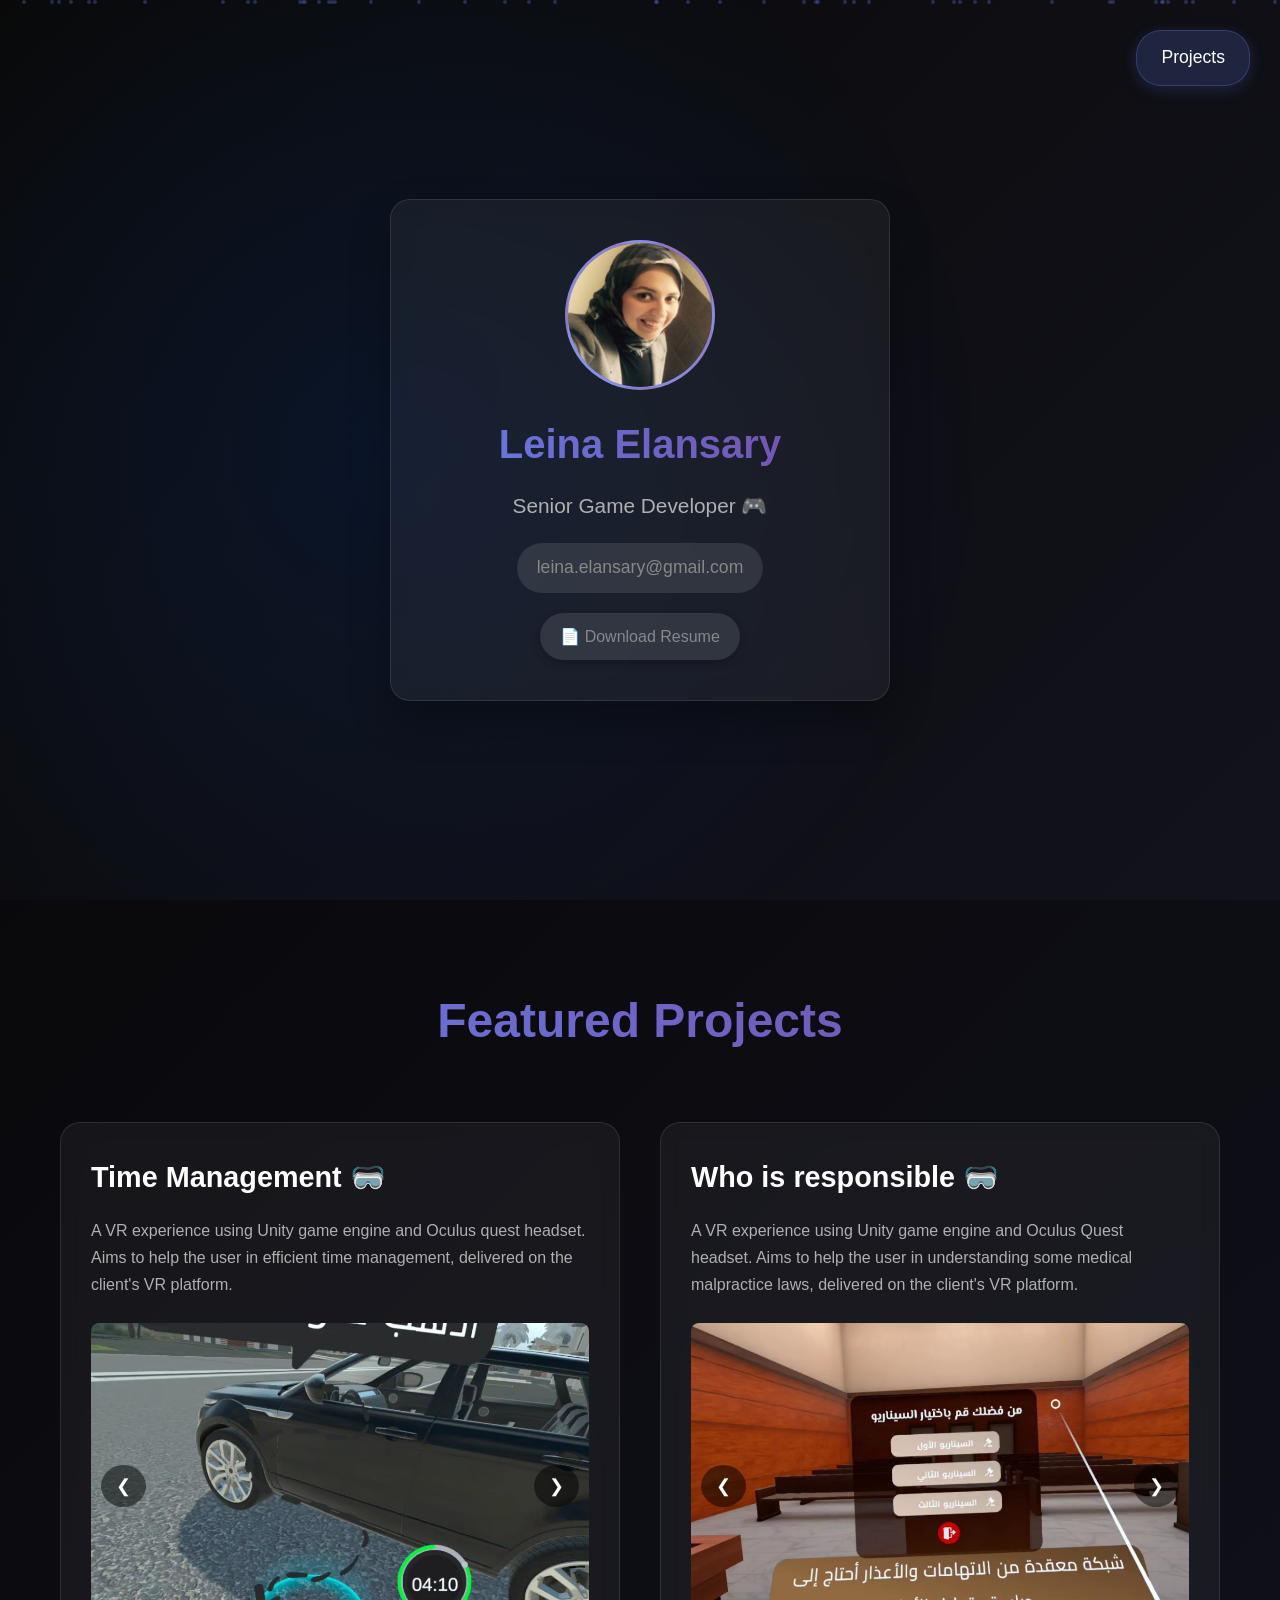
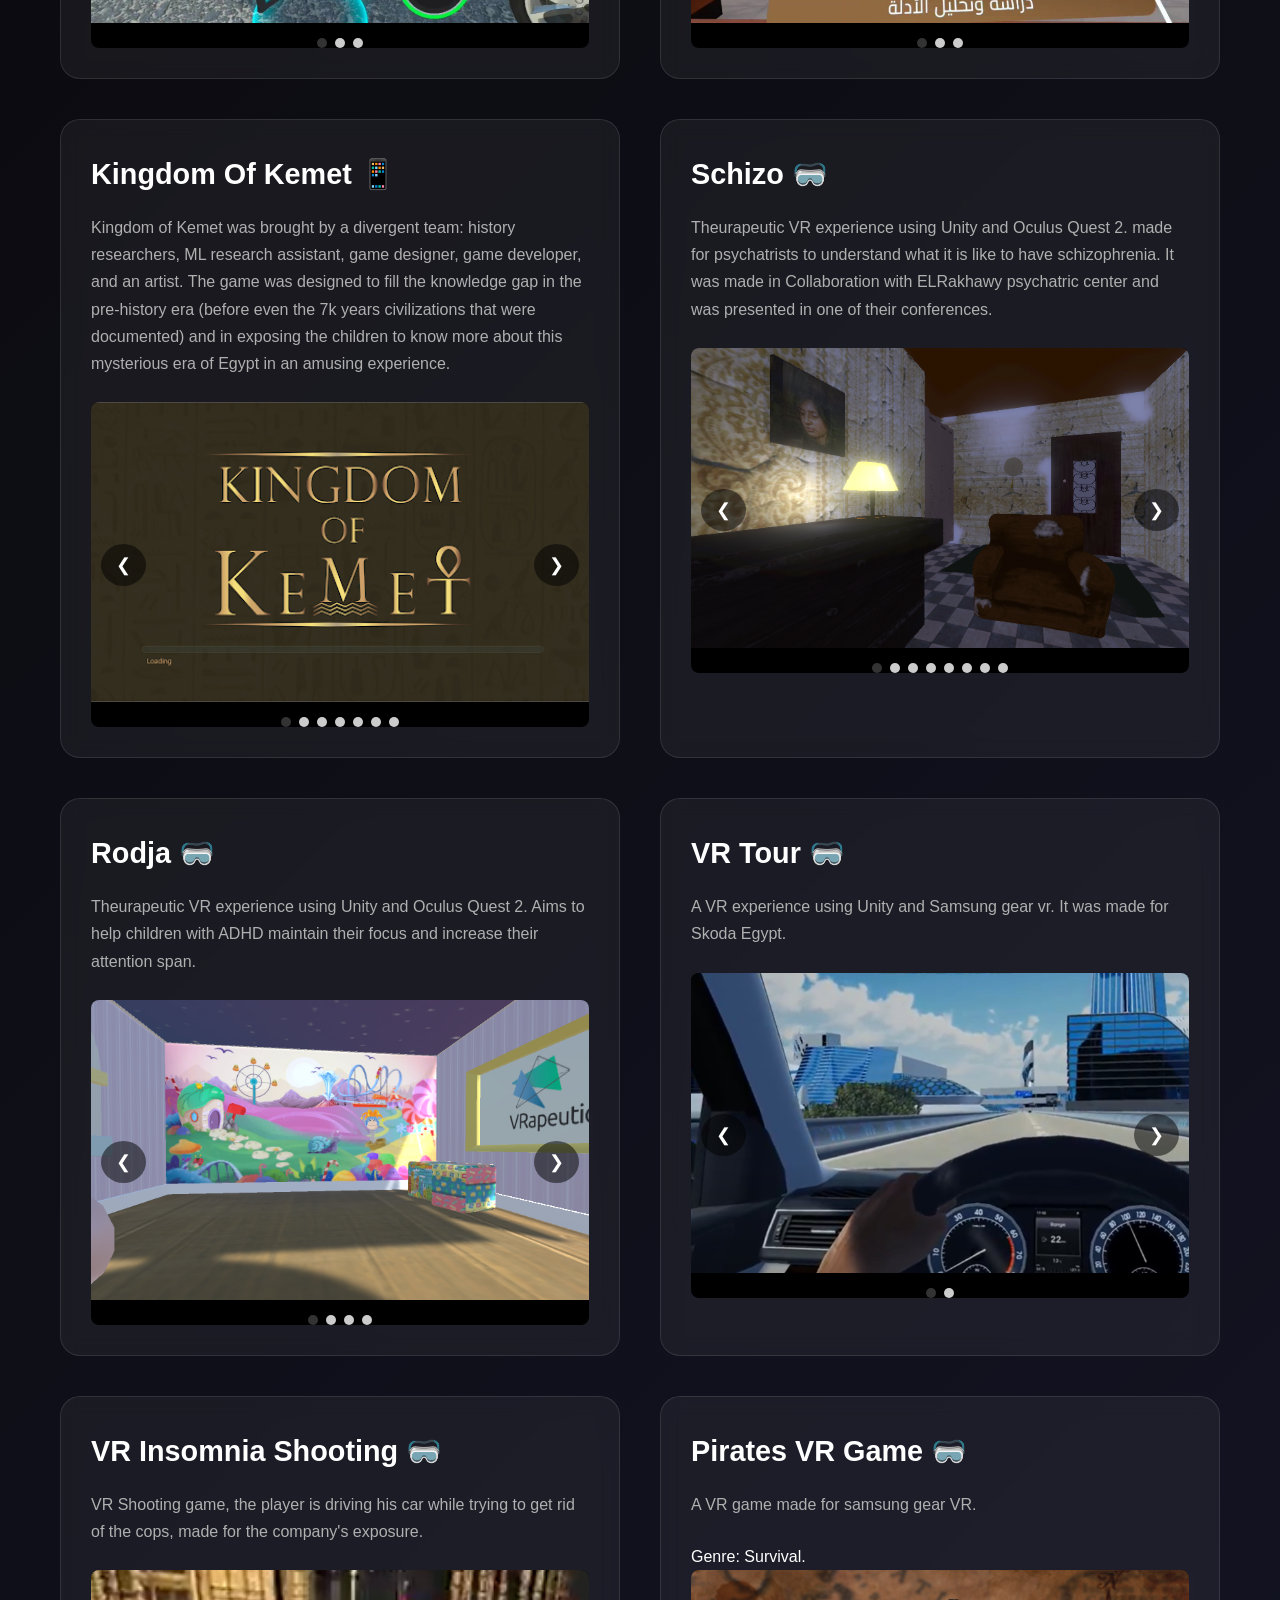
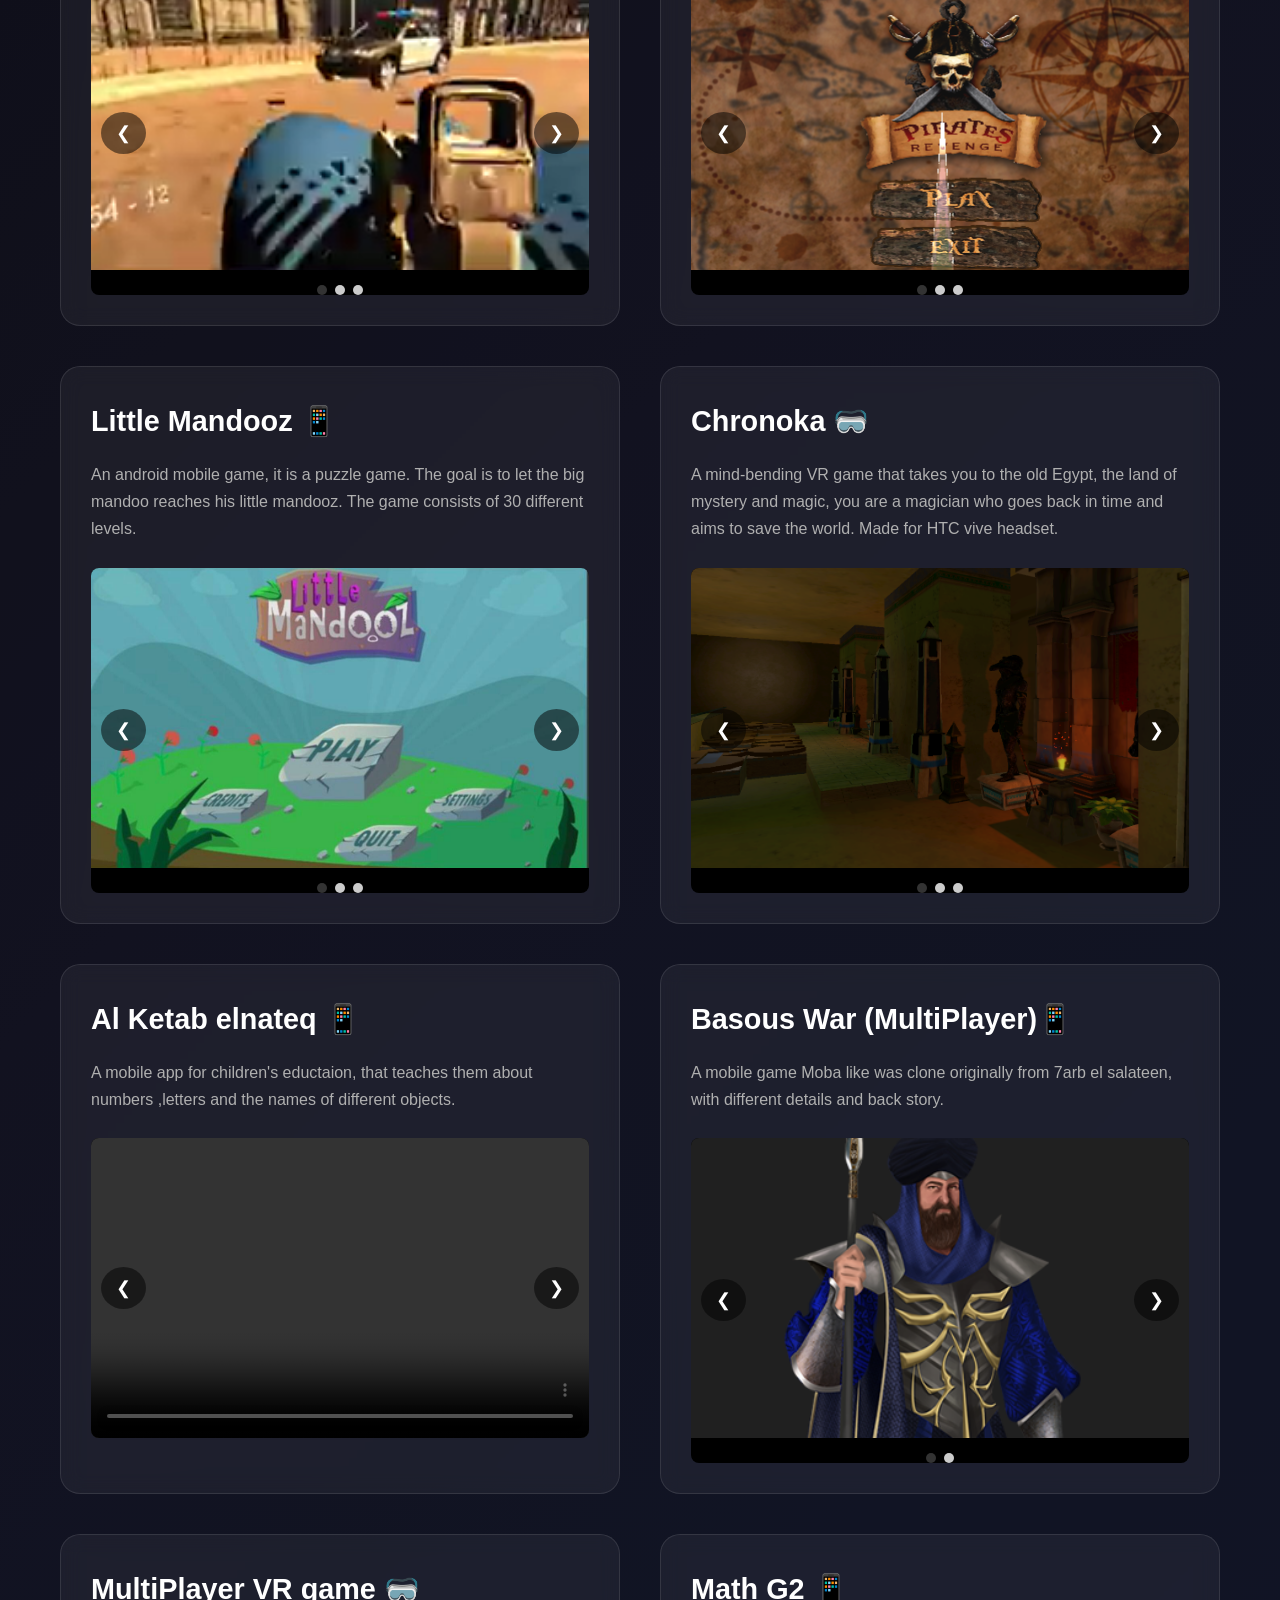
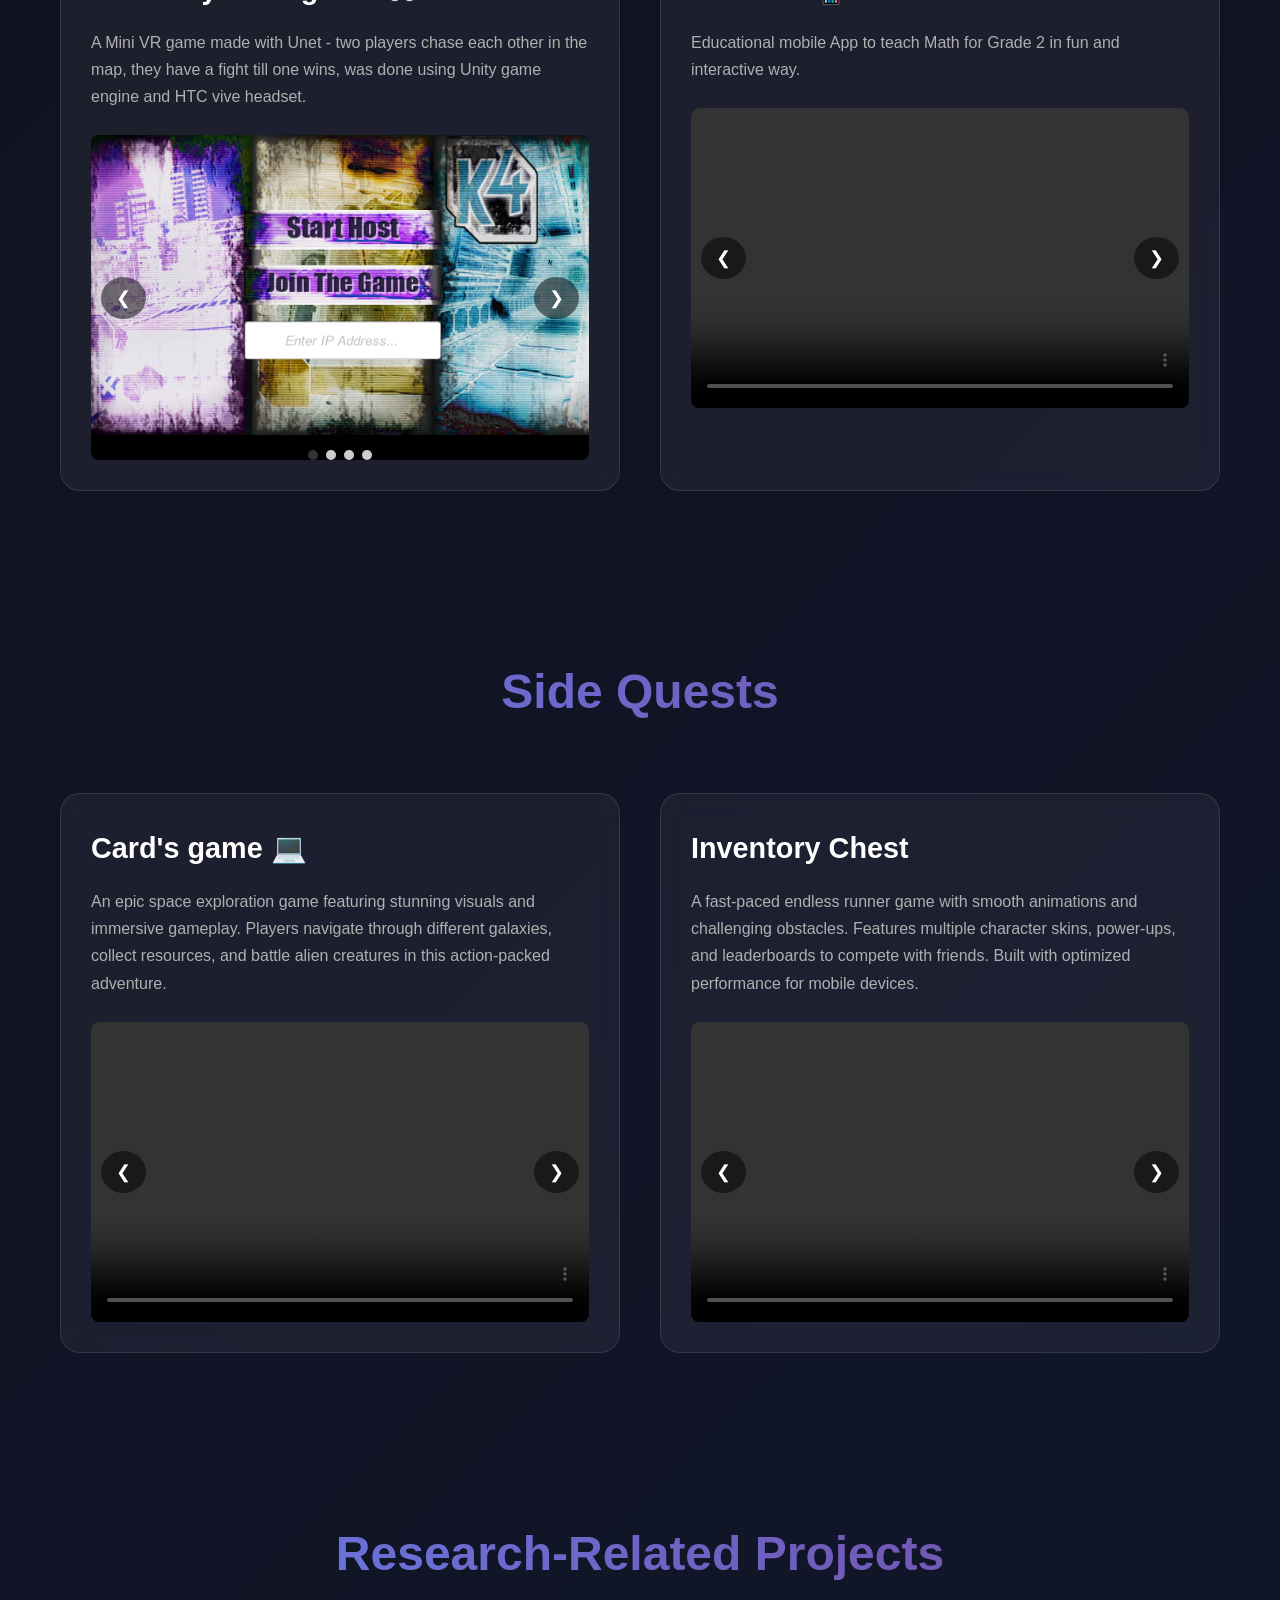
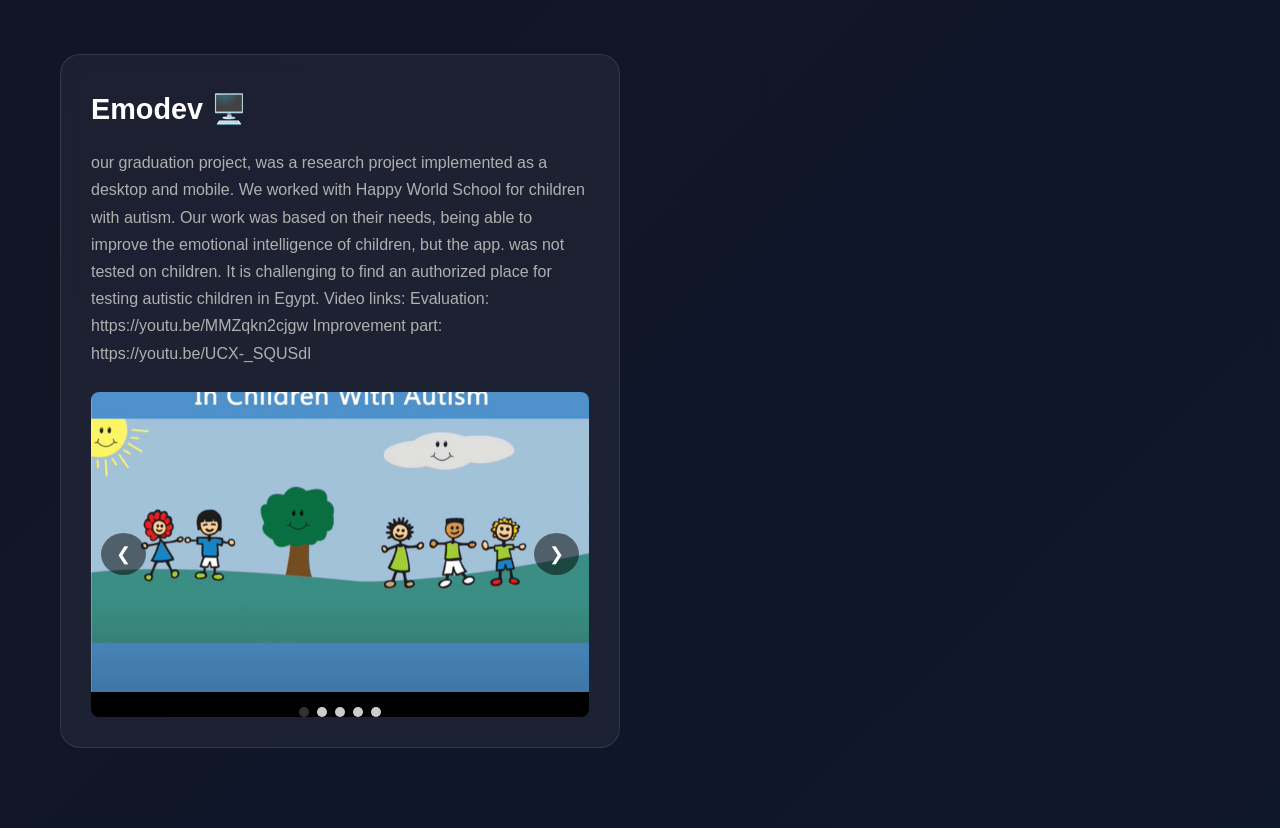
==== commit 5079f773: "adding the projects button adding the projects button that refers to the projects div and updating t" ====
--- a/index.html
+++ b/index.html
@@ -15,7 +15,7 @@
             font-family: 'Arial', sans-serif;
             background: linear-gradient(135deg, #0a0a0a 0%, #1a1a2e 50%, #16213e 100%);
             color: #ffffff;
-            line-height: 1.6; /*1.6*/
+            line-height: 1.7;
             overflow-x: hidden;
         }
 
@@ -24,28 +24,56 @@
             margin: 0 auto;
             padding: 0 20px;
         }
+
+        /* Navigation */
+        .nav-links {
+            position: fixed;
+            top: 30px;
+            right: 30px;
+            z-index: 1000;
+        }
+
+        .projectsbtn {
+            font-size: 1.1rem;
+            color: #fff;
+            text-decoration: none;
+            padding: 12px 24px;
+            background: rgba(102, 126, 234, 0.2);
+            backdrop-filter: blur(10px);
+            border: 1px solid rgba(102, 126, 234, 0.3);
+            border-radius: 25px;
+            display: inline-block;
+            transition: all 0.3s ease;
+            box-shadow: 0 4px 15px rgba(102, 126, 234, 0.2);
+        }
+
+            .projectsbtn:hover {
+                background: rgba(102, 126, 234, 0.4);
+                transform: translateY(-2px);
+                box-shadow: 0 6px 20px rgba(102, 126, 234, 0.3);
+            }
+
         /* Header Section */
         .header {
-            min-height: 90vh;
+            min-height: 100vh;
             display: flex;
             align-items: center;
             justify-content: center;
             position: relative;
             overflow: hidden;
             transition: background-color 0.5s ease;
-            
-        }
-
-        .header::before {
-            content: '';
-            position: absolute;
-            top: 0;
-            left: 0;
-            right: 0;
-            bottom: 0;
-            background: radial-gradient(circle at 30% 50%, rgba(0, 100, 255, 0.1) 0%, transparent 60%);
-            z-index: 1;
-        }
+        }
+
+            .header::before {
+                content: '';
+                position: absolute;
+                top: 0;
+                left: 0;
+                right: 0;
+                bottom: 0;
+                background: radial-gradient(circle at 30% 50%, rgba(0, 100, 255, 0.1) 0%, transparent 60%);
+                z-index: 1;
+            }
 
         .profile-card {
             background: rgba(255, 255, 255, 0.05);
@@ -101,10 +129,10 @@
             transition: all 0.3s ease;
         }
 
-        .profile-email:hover {
-            background: rgba(255, 255, 255, 0.2);
-            transform: translateY(-2px);
-        }
+            .profile-email:hover {
+                background: rgba(255, 255, 255, 0.2);
+                transform: translateY(-2px);
+            }
 
         .cv-download-btn {
             font-size: 1rem;
@@ -120,14 +148,14 @@
             z-index: 1000;
         }
 
-        .cv-download-btn:hover {
+            .cv-download-btn:hover {
                 background-color: #005fa3;
                 transform: scale(1.08);
-        }
+            }
 
         /* Projects Section */
         .projects {
-            padding: 80px 0; /*80px*/
+            padding: 80px 0;
             background: rgba(0, 0, 0, 0.3);
         }
 
@@ -159,10 +187,10 @@
             transition: transform 0.3s ease, box-shadow 0.3s ease;
         }
 
-        .project-card:hover {
-            transform: translateY(-10px);
-            box-shadow: 0 30px 60px rgba(0, 0, 0, 0.4);
-        }
+            .project-card:hover {
+                transform: translateY(-10px);
+                box-shadow: 0 30px 60px rgba(0, 0, 0, 0.4);
+            }
 
         .project-title {
             font-size: 1.8rem;
@@ -210,12 +238,12 @@
             position: relative;
         }
 
-        .video-placeholder::after {
-            content: '▶';
-            position: absolute;
-            font-size: 3rem;
-            color: rgba(255, 255, 255, 0.7);
-        }
+            .video-placeholder::after {
+                content: '▶';
+                position: absolute;
+                font-size: 3rem;
+                color: rgba(255, 255, 255, 0.7);
+            }
 
         .video-controls {
             display: flex;
@@ -233,10 +261,10 @@
             transition: all 0.3s ease;
         }
 
-        .video-nav.active {
-            background: #667eea;
-            transform: scale(1.2);
-        }
+            .video-nav.active {
+                background: #667eea;
+                transform: scale(1.2);
+            }
 
         .prev-btn, .next-btn {
             position: absolute;
@@ -262,13 +290,23 @@
             right: 10px;
         }
 
-        .prev-btn:hover, .next-btn:hover {
-            background: rgba(0, 0, 0, 0.7);
-            transform: translateY(-50%) scale(1.1);
-        }
+            .prev-btn:hover, .next-btn:hover {
+                background: rgba(0, 0, 0, 0.7);
+                transform: translateY(-50%) scale(1.1);
+            }
 
         /* Responsive Design */
         @media (max-width: 768px) {
+            .nav-links {
+                top: 20px;
+                right: 20px;
+            }
+
+            .projectsbtn {
+                padding: 10px 20px;
+                font-size: 1rem;
+            }
+
             .profile-card {
                 padding: 30px 20px;
                 margin: 20px;
@@ -301,7 +339,6 @@
                 width: 120px;
                 height: 120px;
                 font-size: 50px;
-                /* Consistent mask for circular effect */
                 mask-image: radial-gradient(circle at center, black 50%, transparent 50%);
                 -webkit-mask-image: radial-gradient(circle at center, black 50%, transparent 50%);
             }
@@ -357,18 +394,22 @@
                 transform: translateY(100vh) rotate(0deg);
                 opacity: 0;
             }
+
             10% {
                 opacity: 1;
             }
+
             90% {
                 opacity: 1;
             }
+
             100% {
                 transform: translateY(-100vh) rotate(360deg);
                 opacity: 0;
             }
         }
-        /** carsoul*/
+
+        /* Carousel styles */
         .custom-carousel {
             position: relative;
             width: 100%;
@@ -443,6 +484,11 @@
 <body>
     <div class="particles" id="particles"></div>
 
+    <!-- Navigation -->
+    <div class="nav-links">
+        <a href="#Projects" class="projectsbtn">Projects</a>
+    </div>
+
     <!-- Header Section -->
     <header class="header">
         <div class="container">
@@ -457,17 +503,13 @@
                 <a href="assets/LeinaElansaryResume2025.docx" download class="cv-download-btn" title="Download CV">
                     📄 Download Resume
                 </a>
-
             </div>
         </div>
-        
     </header>
-
-    
 
     <!-- Projects Section -->
     <section class="projects">
-        <div class="container">
+        <div class="container" id="Projects">
             <h2 class="section-title">Featured Projects</h2>
             <div class="projects-grid">
 
@@ -494,7 +536,6 @@
                         <button class="carousel-btn next">&#10095;</button>
                         <div class="carousel-dots"></div>
                     </div>
-
                 </div>
 
                 <!-- Project 2 -->
@@ -518,10 +559,10 @@
                         </div>
                         <button class="carousel-btn prev">&#10094;</button>
                         <button class="carousel-btn next">&#10095;</button>
-                        <!-- Pagination Dots -->
-                        <div class="carousel-dots"></div>
-                    </div>
-                </div>
+                        <div class="carousel-dots"></div>
+                    </div>
+                </div>
+
                 <!-- Project 3 -->
                 <div class="project-card" id="KingdomofKemet">
                     <h3 class="project-title">Kingdom Of Kemet 📱</h3>
@@ -706,9 +747,8 @@
                 <div class="project-card">
                     <h3 class="project-title">Little Mandooz 📱</h3>
                     <p class="project-description">
-                        A mind-bending puzzle game that challenges players with increasingly complex levels.
-                        Features beautiful hand-drawn artwork, relaxing soundtrack, and innovative mechanics
-                        that keep players engaged for hours.
+                        An android mobile game, it is a puzzle game. The goal is to let the big mandoo reaches his little mandooz.
+                        The game consists of 30 different levels.
                     </p>
                     <div class="custom-carousel">
                         <div class="carousel-track">
@@ -726,9 +766,8 @@
                 <div class="project-card" id="chronoka">
                     <h3 class="project-title">Chronoka 🥽</h3>
                     <p class="project-description">
-                        A mind-bending puzzle game that challenges players with increasingly complex levels.
-                        Features beautiful hand-drawn artwork, relaxing soundtrack, and innovative mechanics
-                        that keep players engaged for hours. Made for HTC vive headset.
+                        A mind-bending VR game that takes you to the old Egypt, the land of mystery and magic, you are a magician 
+                        who goes back in time and aims to save the world. Made for HTC vive headset.
                     </p>
                     <div class="custom-carousel">
                         <div class="carousel-track">
@@ -752,9 +791,7 @@
                 <div class="project-card">
                     <h3 class="project-title">Al Ketab elnateq 📱</h3>
                     <p class="project-description">
-                        A mind-bending puzzle game that challenges players with increasingly complex levels.
-                        Features beautiful hand-drawn artwork, relaxing soundtrack, and innovative mechanics
-                        that keep players engaged for hours.
+                        A mobile app for children's eductaion, that teaches them about numbers ,letters and the names of different objects.
                     </p>
                     <div class="custom-carousel">
                         <div class="carousel-track">
